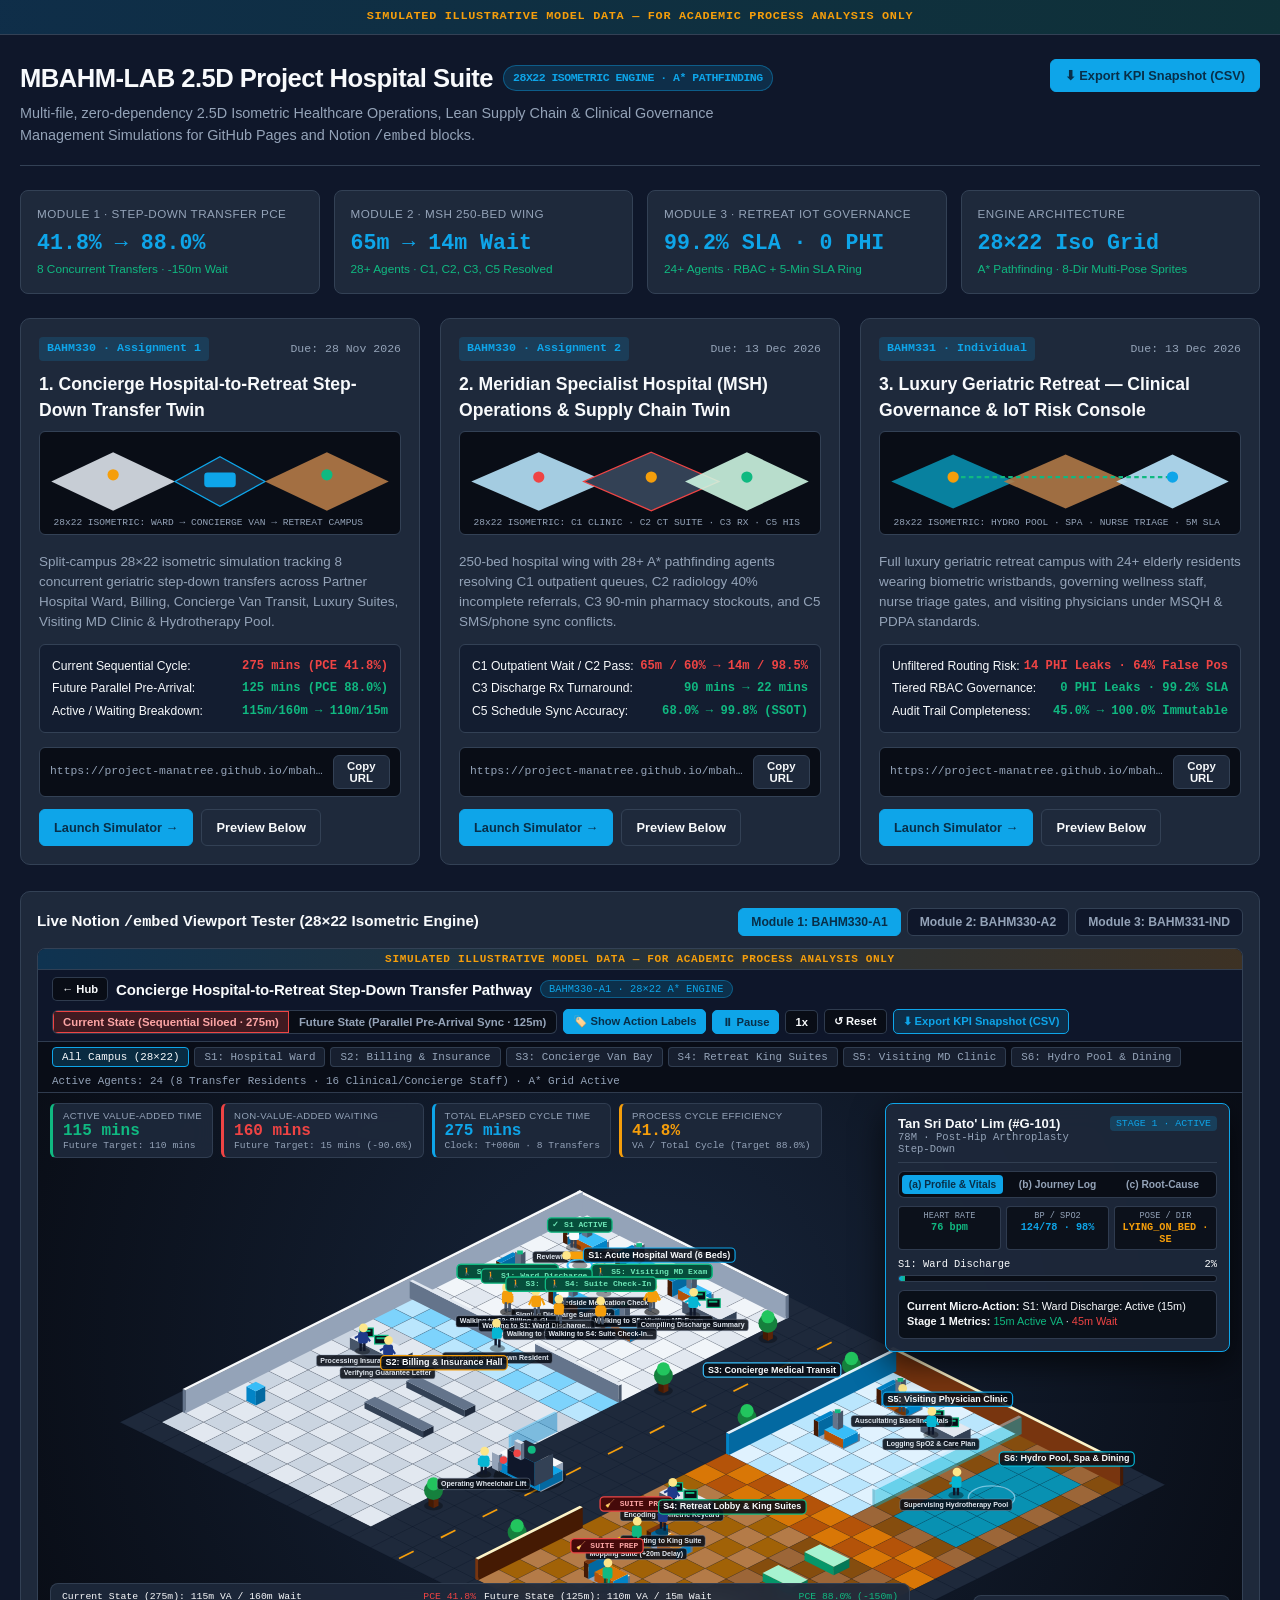
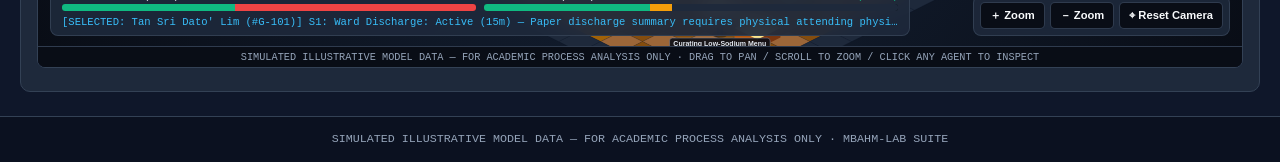
==== index.html @ 211563a7 "Refactor all 3 modules into multi-file 28x22 Project Hospital 2.5D simulations" ====
<!DOCTYPE html>
<html lang="en">
<head>
  <meta charset="UTF-8" />
  <meta name="viewport" content="width=device-width, initial-scale=1.0" />
  <title>MBAHM-LAB | Project Hospital 2.5D Healthcare Operations & Governance Suite</title>
  <style>
    :root {
      --bg: #0f172a;
      --card: #1e293b;
      --card-hover: #26354d;
      --border: #334155;
      --text: #f8fafc;
      --muted: #94a3b8;
      --primary: #0ea5e9;
      --optimal: #10b981;
      --warning: #f59e0b;
      --bottleneck: #ef4444;
      --font: -apple-system, BlinkMacSystemFont, "Segoe UI", Roboto, Inter, sans-serif;
      --mono: ui-monospace, SFMono-Regular, Menlo, Monaco, Consolas, monospace;
    }

    * { box-sizing: border-box; margin: 0; padding: 0; }

    body {
      background-color: var(--bg);
      color: var(--text);
      font-family: var(--font);
      line-height: 1.5;
      overflow-x: hidden;
      min-height: 100vh;
      display: flex;
      flex-direction: column;
    }

    .banner {
      background: linear-gradient(90deg, rgba(14, 165, 233, 0.16), rgba(16, 185, 129, 0.16));
      border-bottom: 1px solid var(--border);
      padding: 8px 16px;
      text-align: center;
      font-family: var(--mono);
      font-size: 0.74rem;
      letter-spacing: 0.06em;
      color: var(--warning);
      font-weight: 700;
    }

    .container {
      max-width: 1280px;
      width: 100%;
      margin: 0 auto;
      padding: 24px 20px;
      flex: 1;
    }

    header {
      display: flex;
      flex-wrap: wrap;
      justify-content: space-between;
      align-items: flex-start;
      gap: 16px;
      margin-bottom: 24px;
      padding-bottom: 18px;
      border-bottom: 1px solid var(--border);
    }

    .title-group h1 {
      font-size: 1.6rem;
      font-weight: 700;
      letter-spacing: -0.02em;
      display: flex;
      align-items: center;
      gap: 10px;
      flex-wrap: wrap;
    }

    .badge-pill {
      font-size: 0.72rem;
      font-family: var(--mono);
      background: rgba(14, 165, 233, 0.16);
      color: var(--primary);
      border: 1px solid rgba(14, 165, 233, 0.4);
      padding: 3px 9px;
      border-radius: 999px;
      text-transform: uppercase;
    }

    .title-group p {
      color: var(--muted);
      font-size: 0.9rem;
      margin-top: 6px;
      max-width: 760px;
    }

    .btn {
      background: var(--card);
      color: var(--text);
      border: 1px solid var(--border);
      padding: 8px 14px;
      border-radius: 6px;
      font-size: 0.8rem;
      font-weight: 600;
      cursor: pointer;
      display: inline-flex;
      align-items: center;
      gap: 6px;
      text-decoration: none;
      transition: all 0.15s ease;
    }

    .btn:hover { border-color: var(--primary); background: var(--card-hover); }
    .btn-primary { background: var(--primary); color: #082f49; border-color: var(--primary); }
    .btn-primary:hover { background: #38bdf8; border-color: #38bdf8; }

    .kpi-strip {
      display: grid;
      grid-template-columns: repeat(auto-fit, minmax(220px, 1fr));
      gap: 14px;
      margin-bottom: 24px;
    }

    .kpi-card {
      background: var(--card);
      border: 1px solid var(--border);
      border-radius: 8px;
      padding: 14px 16px;
    }

    .kpi-label {
      font-size: 0.73rem;
      color: var(--muted);
      text-transform: uppercase;
      letter-spacing: 0.04em;
    }

    .kpi-val {
      font-size: 1.35rem;
      font-weight: 700;
      font-family: var(--mono);
      margin-top: 4px;
      color: var(--primary);
    }

    .kpi-sub {
      font-size: 0.74rem;
      color: var(--optimal);
      margin-top: 2px;
    }

    .grid-cards {
      display: grid;
      grid-template-columns: repeat(auto-fit, minmax(350px, 1fr));
      gap: 20px;
      margin-bottom: 26px;
    }

    .sim-card {
      background: var(--card);
      border: 1px solid var(--border);
      border-radius: 10px;
      padding: 18px;
      display: flex;
      flex-direction: column;
      justify-content: space-between;
      transition: transform 0.15s ease, border-color 0.15s ease;
    }

    .sim-card:hover {
      border-color: var(--primary);
      transform: translateY(-2px);
    }

    .sim-meta {
      display: flex;
      justify-content: space-between;
      align-items: center;
      margin-bottom: 10px;
      gap: 8px;
    }

    .course-tag {
      font-family: var(--mono);
      font-size: 0.73rem;
      font-weight: 700;
      padding: 3px 8px;
      border-radius: 4px;
      background: rgba(14, 165, 233, 0.16);
      color: var(--primary);
    }

    .due-tag {
      font-family: var(--mono);
      font-size: 0.72rem;
      color: var(--muted);
    }

    .sim-card h2 {
      font-size: 1.1rem;
      margin-bottom: 8px;
      color: var(--text);
    }

    .sim-card p {
      font-size: 0.84rem;
      color: var(--muted);
      margin-bottom: 12px;
    }

    .metrics-preview {
      background: rgba(15, 23, 42, 0.65);
      border: 1px solid var(--border);
      border-radius: 6px;
      padding: 10px 12px;
      margin-bottom: 14px;
      font-size: 0.76rem;
    }

    .metrics-preview div {
      display: flex;
      justify-content: space-between;
      padding: 2px 0;
    }

    .metrics-preview span.val {
      font-family: var(--mono);
      color: var(--optimal);
      font-weight: 600;
    }

    .embed-box {
      background: #090d16;
      border: 1px solid var(--border);
      border-radius: 6px;
      padding: 7px 10px;
      margin-bottom: 12px;
      display: flex;
      align-items: center;
      justify-content: space-between;
      gap: 8px;
    }

    .embed-url {
      font-family: var(--mono);
      font-size: 0.71rem;
      color: var(--muted);
      overflow: hidden;
      text-overflow: ellipsis;
      white-space: nowrap;
    }

    .card-actions {
      display: flex;
      gap: 8px;
      flex-wrap: wrap;
    }

    .preview-section {
      background: var(--card);
      border: 1px solid var(--border);
      border-radius: 10px;
      padding: 16px;
    }

    .preview-header {
      display: flex;
      justify-content: space-between;
      align-items: center;
      margin-bottom: 12px;
      flex-wrap: wrap;
      gap: 10px;
    }

    .tab-group {
      display: flex;
      gap: 6px;
      flex-wrap: wrap;
    }

    .tab-btn {
      background: var(--bg);
      color: var(--muted);
      border: 1px solid var(--border);
      padding: 6px 12px;
      border-radius: 6px;
      font-size: 0.76rem;
      font-weight: 600;
      cursor: pointer;
    }

    .tab-btn.active {
      background: var(--primary);
      color: #082f49;
      border-color: var(--primary);
    }

    iframe.sim-frame {
      width: 100%;
      height: 720px;
      border: 1px solid var(--border);
      border-radius: 8px;
      background: var(--bg);
    }

    footer {
      border-top: 1px solid var(--border);
      padding: 14px 20px;
      text-align: center;
      font-family: var(--mono);
      font-size: 0.73rem;
      color: var(--muted);
      background: #0b1120;
    }
  </style>
</head>
<body>
  <div class="banner">
    SIMULATED ILLUSTRATIVE MODEL DATA — FOR ACADEMIC PROCESS ANALYSIS ONLY
  </div>

  <div class="container">
    <header>
      <div class="title-group">
        <h1>
          MBAHM-LAB 2.5D Project Hospital Suite
          <span class="badge-pill">28x22 Isometric Engine · A* Pathfinding</span>
        </h1>
        <p>
          Multi-file, zero-dependency 2.5D Isometric Healthcare Operations, Lean Supply Chain &amp; Clinical Governance Management Simulations for GitHub Pages and Notion <code>/embed</code> blocks.
        </p>
      </div>
      <div>
        <button class="btn btn-primary" onclick="exportSuiteSummaryCSV()">
          ⬇ Export KPI Snapshot (CSV)
        </button>
      </div>
    </header>

    <section class="kpi-strip">
      <div class="kpi-card">
        <div class="kpi-label">Module 1 · Step-Down Transfer PCE</div>
        <div class="kpi-val">41.8% → 88.0%</div>
        <div class="kpi-sub">8 Concurrent Transfers · -150m Wait</div>
      </div>
      <div class="kpi-card">
        <div class="kpi-label">Module 2 · MSH 250-Bed Wing</div>
        <div class="kpi-val">65m → 14m Wait</div>
        <div class="kpi-sub">28+ Agents · C1, C2, C3, C5 Resolved</div>
      </div>
      <div class="kpi-card">
        <div class="kpi-label">Module 3 · Retreat IoT Governance</div>
        <div class="kpi-val">99.2% SLA · 0 PHI</div>
        <div class="kpi-sub">24+ Agents · RBAC + 5-Min SLA Ring</div>
      </div>
      <div class="kpi-card">
        <div class="kpi-label">Engine Architecture</div>
        <div class="kpi-val">28×22 Iso Grid</div>
        <div class="kpi-sub">A* Pathfinding · 8-Dir Multi-Pose Sprites</div>
      </div>
    </section>

    <section class="grid-cards">
      <!-- Module 1 -->
      <article class="sim-card">
        <div>
          <div class="sim-meta">
            <span class="course-tag">BAHM330 · Assignment 1</span>
            <span class="due-tag">Due: 28 Nov 2026</span>
          </div>
          <h2>1. Concierge Hospital-to-Retreat Step-Down Transfer Twin</h2>
          <svg viewBox="0 0 320 90" style="width:100%;height:auto;background:#090d16;border:1px solid var(--border);border-radius:6px;margin-bottom:10px;">
            <polygon points="65,18 120,44 65,70 10,44" fill="#e2e8f0" opacity="0.88"/>
            <polygon points="160,22 200,44 160,66 120,44" fill="#1e293b" stroke="#0ea5e9" stroke-width="1.2"/>
            <rect x="146" y="36" width="28" height="13" rx="3" fill="#0ea5e9"/>
            <polygon points="255,18 310,44 255,70 200,44" fill="#b47b48" opacity="0.9"/>
            <circle cx="65" cy="38" r="5" fill="#f59e0b"/>
            <circle cx="255" cy="38" r="5" fill="#10b981"/>
            <text x="12" y="83" fill="#94a3b8" font-size="8.5" font-family="monospace">28x22 ISOMETRIC: WARD → CONCIERGE VAN → RETREAT CAMPUS</text>
          </svg>
          <p>
            Split-campus 28×22 isometric simulation tracking 8 concurrent geriatric step-down transfers across Partner Hospital Ward, Billing, Concierge Van Transit, Luxury Suites, Visiting MD Clinic &amp; Hydrotherapy Pool.
          </p>
          <div class="metrics-preview">
            <div><span>Current Sequential Cycle:</span><span class="val" style="color:var(--bottleneck)">275 mins (PCE 41.8%)</span></div>
            <div><span>Future Parallel Pre-Arrival:</span><span class="val">125 mins (PCE 88.0%)</span></div>
            <div><span>Active / Waiting Breakdown:</span><span class="val">115m/160m → 110m/15m</span></div>
          </div>
        </div>
        <div>
          <div class="embed-box">
            <span class="embed-url" id="url-a1">https://project-manatree.github.io/mbahm-lab/bahm330-a1/</span>
            <button class="btn" style="padding:4px 8px;font-size:0.71rem;" onclick="copyEmbedUrl('url-a1', this)">Copy URL</button>
          </div>
          <div class="card-actions">
            <a class="btn btn-primary" href="./bahm330-a1/index.html">Launch Simulator →</a>
            <button class="btn" onclick="loadPreview('./bahm330-a1/index.html', 0)">Preview Below</button>
          </div>
        </div>
      </article>

      <!-- Module 2 -->
      <article class="sim-card">
        <div>
          <div class="sim-meta">
            <span class="course-tag">BAHM330 · Assignment 2</span>
            <span class="due-tag">Due: 13 Dec 2026</span>
          </div>
          <h2>2. Meridian Specialist Hospital (MSH) Operations &amp; Supply Chain Twin</h2>
          <svg viewBox="0 0 320 90" style="width:100%;height:auto;background:#090d16;border:1px solid var(--border);border-radius:6px;margin-bottom:10px;">
            <polygon points="70,18 130,44 70,70 10,44" fill="#bae6fd" opacity="0.88"/>
            <polygon points="170,18 230,44 170,70 110,44" fill="#334155" stroke="#ef4444" stroke-width="1.2"/>
            <polygon points="255,18 310,44 255,70 200,44" fill="#d1fae5" opacity="0.88"/>
            <circle cx="70" cy="40" r="5" fill="#ef4444"/>
            <circle cx="170" cy="40" r="5" fill="#f59e0b"/>
            <circle cx="255" cy="40" r="5" fill="#10b981"/>
            <text x="12" y="83" fill="#94a3b8" font-size="8.5" font-family="monospace">28x22 ISOMETRIC: C1 CLINIC · C2 CT SUITE · C3 RX · C5 HIS</text>
          </svg>
          <p>
            250-bed hospital wing with 28+ A* pathfinding agents resolving C1 outpatient queues, C2 radiology 40% incomplete referrals, C3 90-min pharmacy stockouts, and C5 SMS/phone sync conflicts.
          </p>
          <div class="metrics-preview">
            <div><span>C1 Outpatient Wait / C2 Pass:</span><span class="val" style="color:var(--bottleneck)">65m / 60% → 14m / 98.5%</span></div>
            <div><span>C3 Discharge Rx Turnaround:</span><span class="val">90 mins → 22 mins</span></div>
            <div><span>C5 Schedule Sync Accuracy:</span><span class="val">68.0% → 99.8% (SSOT)</span></div>
          </div>
        </div>
        <div>
          <div class="embed-box">
            <span class="embed-url" id="url-a2">https://project-manatree.github.io/mbahm-lab/bahm330-a2/</span>
            <button class="btn" style="padding:4px 8px;font-size:0.71rem;" onclick="copyEmbedUrl('url-a2', this)">Copy URL</button>
          </div>
          <div class="card-actions">
            <a class="btn btn-primary" href="./bahm330-a2/index.html">Launch Simulator →</a>
            <button class="btn" onclick="loadPreview('./bahm330-a2/index.html', 1)">Preview Below</button>
          </div>
        </div>
      </article>

      <!-- Module 3 -->
      <article class="sim-card">
        <div>
          <div class="sim-meta">
            <span class="course-tag">BAHM331 · Individual</span>
            <span class="due-tag">Due: 13 Dec 2026</span>
          </div>
          <h2>3. Luxury Geriatric Retreat — Clinical Governance &amp; IoT Risk Console</h2>
          <svg viewBox="0 0 320 90" style="width:100%;height:auto;background:#090d16;border:1px solid var(--border);border-radius:6px;margin-bottom:10px;">
            <polygon points="65,20 120,44 65,68 10,44" fill="#0891b2" opacity="0.88"/>
            <polygon points="165,20 220,44 165,68 110,44" fill="#b47b48" opacity="0.88"/>
            <polygon points="260,20 310,44 260,68 210,44" fill="#bae6fd" opacity="0.9"/>
            <line x1="65" y1="40" x2="260" y2="40" stroke="#10b981" stroke-width="2" stroke-dasharray="4,3"/>
            <circle cx="65" cy="40" r="5" fill="#f59e0b"/>
            <circle cx="260" cy="40" r="5" fill="#0ea5e9"/>
            <text x="12" y="83" fill="#94a3b8" font-size="8.5" font-family="monospace">28x22 ISOMETRIC: HYDRO POOL · SPA · NURSE TRIAGE · 5M SLA</text>
          </svg>
          <p>
            Full luxury geriatric retreat campus with 24+ elderly residents wearing biometric wristbands, governing wellness staff, nurse triage gates, and visiting physicians under MSQH &amp; PDPA standards.
          </p>
          <div class="metrics-preview">
            <div><span>Unfiltered Routing Risk:</span><span class="val" style="color:var(--bottleneck)">14 PHI Leaks · 64% False Pos</span></div>
            <div><span>Tiered RBAC Governance:</span><span class="val">0 PHI Leaks · 99.2% SLA</span></div>
            <div><span>Audit Trail Completeness:</span><span class="val">45.0% → 100.0% Immutable</span></div>
          </div>
        </div>
        <div>
          <div class="embed-box">
            <span class="embed-url" id="url-ind">https://project-manatree.github.io/mbahm-lab/bahm331-ind/</span>
            <button class="btn" style="padding:4px 8px;font-size:0.71rem;" onclick="copyEmbedUrl('url-ind', this)">Copy URL</button>
          </div>
          <div class="card-actions">
            <a class="btn btn-primary" href="./bahm331-ind/index.html">Launch Simulator →</a>
            <button class="btn" onclick="loadPreview('./bahm331-ind/index.html', 2)">Preview Below</button>
          </div>
        </div>
      </article>
    </section>

    <section class="preview-section">
      <div class="preview-header">
        <div style="font-weight:700;font-size:0.95rem;">
          Live Notion <code>/embed</code> Viewport Tester (28×22 Isometric Engine)
        </div>
        <div class="tab-group" id="preview-tabs">
          <button class="tab-btn active" onclick="loadPreview('./bahm330-a1/index.html', 0)">Module 1: BAHM330-A1</button>
          <button class="tab-btn" onclick="loadPreview('./bahm330-a2/index.html', 1)">Module 2: BAHM330-A2</button>
          <button class="tab-btn" onclick="loadPreview('./bahm331-ind/index.html', 2)">Module 3: BAHM331-IND</button>
        </div>
      </div>
      <iframe id="sim-iframe" class="sim-frame" src="./bahm330-a1/index.html" title="Simulator Live Embed Preview"></iframe>
    </section>
  </div>

  <footer>
    SIMULATED ILLUSTRATIVE MODEL DATA — FOR ACADEMIC PROCESS ANALYSIS ONLY · MBAHM-LAB SUITE
  </footer>

  <script>
    function copyEmbedUrl(elementId, btn) {
      const text = document.getElementById(elementId).textContent.trim();
      if (navigator.clipboard && navigator.clipboard.writeText) {
        navigator.clipboard.writeText(text);
      }
      const orig = btn.textContent;
      btn.textContent = 'Copied!';
      setTimeout(() => { btn.textContent = orig; }, 1500);
    }

    function loadPreview(src, idx) {
      document.getElementById('sim-iframe').src = src;
      document.querySelectorAll('#preview-tabs .tab-btn').forEach((b, i) => {
        b.classList.toggle('active', i === idx);
      });
    }

    function exportSuiteSummaryCSV() {
      const rows = [
        ['Module_Code', 'Simulator_Title', 'Metric_Name', 'Current_Baseline', 'Future_Target', 'Unit', 'Data_Notice'],
        ['BAHM330-A1', 'Concierge Step-Down Transfer Twin', 'Active Value-Added Time', '115', '110', 'mins', 'SIMULATED ILLUSTRATIVE MODEL DATA'],
        ['BAHM330-A1', 'Concierge Step-Down Transfer Twin', 'Non-Value-Added Waiting Time', '160', '15', 'mins', 'SIMULATED ILLUSTRATIVE MODEL DATA'],
        ['BAHM330-A1', 'Concierge Step-Down Transfer Twin', 'Total Elapsed Cycle Time', '275', '125', 'mins', 'SIMULATED ILLUSTRATIVE MODEL DATA'],
        ['BAHM330-A1', 'Concierge Step-Down Transfer Twin', 'Process Cycle Efficiency (PCE)', '41.8', '88.0', '%', 'SIMULATED ILLUSTRATIVE MODEL DATA'],
        ['BAHM330-A2', 'Meridian Specialist Hospital Twin', 'C1 Mean Outpatient Wait Time', '65', '14', 'mins', 'SIMULATED ILLUSTRATIVE MODEL DATA'],
        ['BAHM330-A2', 'Meridian Specialist Hospital Twin', 'C2 First-Pass Diagnostic Completion', '60.0', '98.5', '%', 'SIMULATED ILLUSTRATIVE MODEL DATA'],
        ['BAHM330-A2', 'Meridian Specialist Hospital Twin', 'C3 Discharge Medication Turnaround', '90', '22', 'mins', 'SIMULATED ILLUSTRATIVE MODEL DATA'],
        ['BAHM330-A2', 'Meridian Specialist Hospital Twin', 'C5 Appointment Schedule Sync Accuracy', '68.0', '99.8', '%', 'SIMULATED ILLUSTRATIVE MODEL DATA'],
        ['BAHM331-IND', 'Luxury Retreat IoT Governance Console', 'Clinical Escalation SLA Compliance', '52.0', '99.2', '%', 'SIMULATED ILLUSTRATIVE MODEL DATA'],
        ['BAHM331-IND', 'Luxury Retreat IoT Governance Console', 'Alert Fatigue False-Positive Rate', '64.0', '6.5', '%', 'SIMULATED ILLUSTRATIVE MODEL DATA'],
        ['BAHM331-IND', 'Luxury Retreat IoT Governance Console', 'PHI Privacy Exposure Incidents', '14', '0', 'incidents/shift', 'SIMULATED ILLUSTRATIVE MODEL DATA'],
        ['BAHM331-IND', 'Luxury Retreat IoT Governance Console', 'Audit Trail Completeness', '45.0', '100.0', '%', 'SIMULATED ILLUSTRATIVE MODEL DATA']
      ];
      const csvContent = rows.map(r => r.map(v => `"${String(v).replace(/"/g, '""')}"`).join(',')).join('\n');
      const blob = new Blob([csvContent], { type: 'text/csv;charset=utf-8;' });
      const url = URL.createObjectURL(blob);
      const a = document.createElement('a');
      a.href = url;
      a.download = 'mbahm-lab-master-kpi-snapshot.csv';
      document.body.appendChild(a);
      a.click();
      document.body.removeChild(a);
      URL.revokeObjectURL(url);
    }
  </script>
</body>
</html>
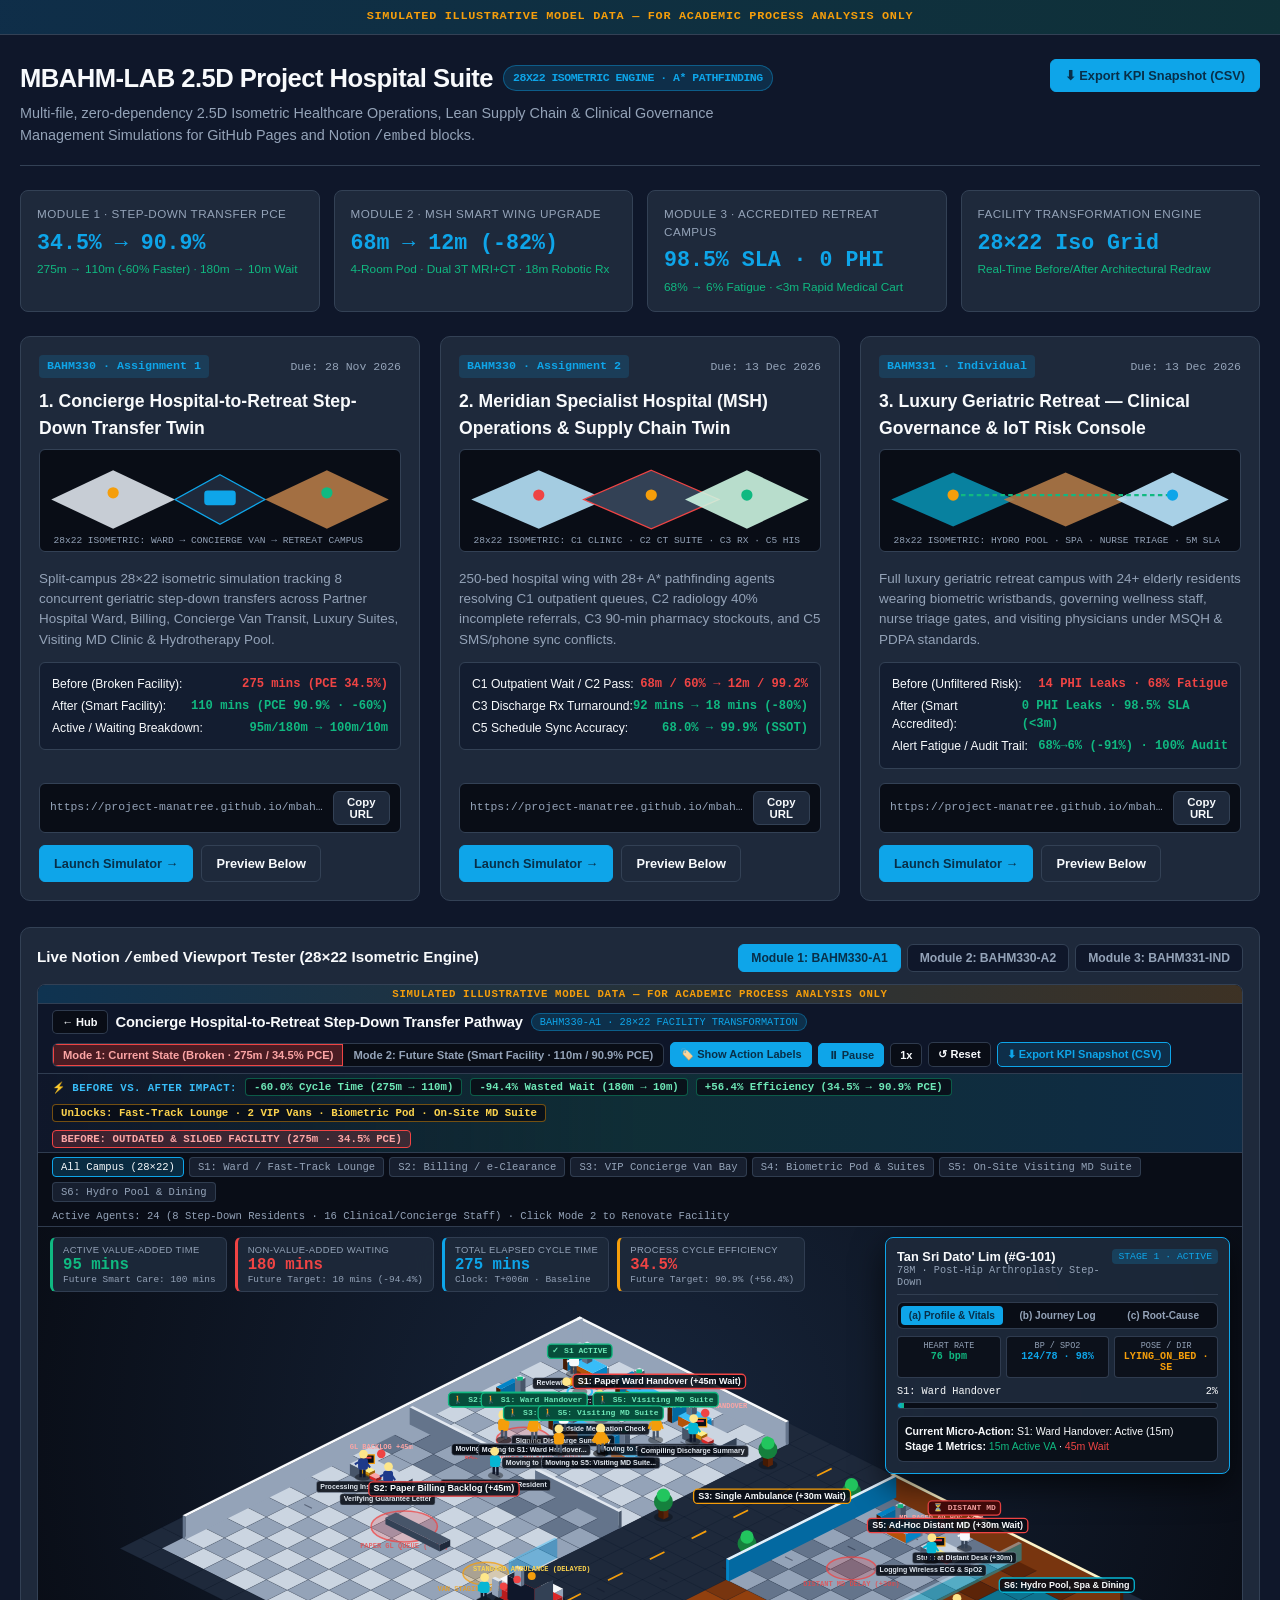
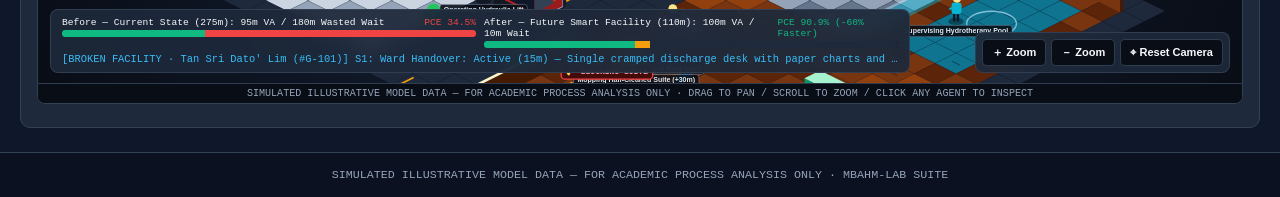
==== commit 85d5d53c: "Add Before-vs-After physical facility transformation engine across all 3 modules" ====
--- a/index.html
+++ b/index.html
@@ -338,23 +338,23 @@
     <section class="kpi-strip">
       <div class="kpi-card">
         <div class="kpi-label">Module 1 · Step-Down Transfer PCE</div>
-        <div class="kpi-val">41.8% → 88.0%</div>
-        <div class="kpi-sub">8 Concurrent Transfers · -150m Wait</div>
+        <div class="kpi-val">34.5% → 90.9%</div>
+        <div class="kpi-sub">275m → 110m (-60% Faster) · 180m → 10m Wait</div>
       </div>
       <div class="kpi-card">
-        <div class="kpi-label">Module 2 · MSH 250-Bed Wing</div>
-        <div class="kpi-val">65m → 14m Wait</div>
-        <div class="kpi-sub">28+ Agents · C1, C2, C3, C5 Resolved</div>
+        <div class="kpi-label">Module 2 · MSH Smart Wing Upgrade</div>
+        <div class="kpi-val">68m → 12m (-82%)</div>
+        <div class="kpi-sub">4-Room Pod · Dual 3T MRI+CT · 18m Robotic Rx</div>
       </div>
       <div class="kpi-card">
-        <div class="kpi-label">Module 3 · Retreat IoT Governance</div>
-        <div class="kpi-val">99.2% SLA · 0 PHI</div>
-        <div class="kpi-sub">24+ Agents · RBAC + 5-Min SLA Ring</div>
+        <div class="kpi-label">Module 3 · Accredited Retreat Campus</div>
+        <div class="kpi-val">98.5% SLA · 0 PHI</div>
+        <div class="kpi-sub">68% → 6% Fatigue · &lt;3m Rapid Medical Cart</div>
       </div>
       <div class="kpi-card">
-        <div class="kpi-label">Engine Architecture</div>
+        <div class="kpi-label">Facility Transformation Engine</div>
         <div class="kpi-val">28×22 Iso Grid</div>
-        <div class="kpi-sub">A* Pathfinding · 8-Dir Multi-Pose Sprites</div>
+        <div class="kpi-sub">Real-Time Before/After Architectural Redraw</div>
       </div>
     </section>
 
@@ -380,9 +380,9 @@
             Split-campus 28×22 isometric simulation tracking 8 concurrent geriatric step-down transfers across Partner Hospital Ward, Billing, Concierge Van Transit, Luxury Suites, Visiting MD Clinic &amp; Hydrotherapy Pool.
           </p>
           <div class="metrics-preview">
-            <div><span>Current Sequential Cycle:</span><span class="val" style="color:var(--bottleneck)">275 mins (PCE 41.8%)</span></div>
-            <div><span>Future Parallel Pre-Arrival:</span><span class="val">125 mins (PCE 88.0%)</span></div>
-            <div><span>Active / Waiting Breakdown:</span><span class="val">115m/160m → 110m/15m</span></div>
+            <div><span>Before (Broken Facility):</span><span class="val" style="color:var(--bottleneck)">275 mins (PCE 34.5%)</span></div>
+            <div><span>After (Smart Facility):</span><span class="val">110 mins (PCE 90.9% · -60%)</span></div>
+            <div><span>Active / Waiting Breakdown:</span><span class="val">95m/180m → 100m/10m</span></div>
           </div>
         </div>
         <div>
@@ -418,9 +418,9 @@
             250-bed hospital wing with 28+ A* pathfinding agents resolving C1 outpatient queues, C2 radiology 40% incomplete referrals, C3 90-min pharmacy stockouts, and C5 SMS/phone sync conflicts.
           </p>
           <div class="metrics-preview">
-            <div><span>C1 Outpatient Wait / C2 Pass:</span><span class="val" style="color:var(--bottleneck)">65m / 60% → 14m / 98.5%</span></div>
-            <div><span>C3 Discharge Rx Turnaround:</span><span class="val">90 mins → 22 mins</span></div>
-            <div><span>C5 Schedule Sync Accuracy:</span><span class="val">68.0% → 99.8% (SSOT)</span></div>
+            <div><span>C1 Outpatient Wait / C2 Pass:</span><span class="val" style="color:var(--bottleneck)">68m / 60% → 12m / 99.2%</span></div>
+            <div><span>C3 Discharge Rx Turnaround:</span><span class="val">92 mins → 18 mins (-80%)</span></div>
+            <div><span>C5 Schedule Sync Accuracy:</span><span class="val">68.0% → 99.9% (SSOT)</span></div>
           </div>
         </div>
         <div>
@@ -456,9 +456,9 @@
             Full luxury geriatric retreat campus with 24+ elderly residents wearing biometric wristbands, governing wellness staff, nurse triage gates, and visiting physicians under MSQH &amp; PDPA standards.
           </p>
           <div class="metrics-preview">
-            <div><span>Unfiltered Routing Risk:</span><span class="val" style="color:var(--bottleneck)">14 PHI Leaks · 64% False Pos</span></div>
-            <div><span>Tiered RBAC Governance:</span><span class="val">0 PHI Leaks · 99.2% SLA</span></div>
-            <div><span>Audit Trail Completeness:</span><span class="val">45.0% → 100.0% Immutable</span></div>
+            <div><span>Before (Unfiltered Risk):</span><span class="val" style="color:var(--bottleneck)">14 PHI Leaks · 68% Fatigue</span></div>
+            <div><span>After (Smart Accredited):</span><span class="val">0 PHI Leaks · 98.5% SLA (&lt;3m)</span></div>
+            <div><span>Alert Fatigue / Audit Trail:</span><span class="val">68%→6% (-91%) · 100% Audit</span></div>
           </div>
         </div>
         <div>
@@ -513,18 +513,18 @@
 
     function exportSuiteSummaryCSV() {
       const rows = [
-        ['Module_Code', 'Simulator_Title', 'Metric_Name', 'Current_Baseline', 'Future_Target', 'Unit', 'Data_Notice'],
-        ['BAHM330-A1', 'Concierge Step-Down Transfer Twin', 'Active Value-Added Time', '115', '110', 'mins', 'SIMULATED ILLUSTRATIVE MODEL DATA'],
-        ['BAHM330-A1', 'Concierge Step-Down Transfer Twin', 'Non-Value-Added Waiting Time', '160', '15', 'mins', 'SIMULATED ILLUSTRATIVE MODEL DATA'],
-        ['BAHM330-A1', 'Concierge Step-Down Transfer Twin', 'Total Elapsed Cycle Time', '275', '125', 'mins', 'SIMULATED ILLUSTRATIVE MODEL DATA'],
-        ['BAHM330-A1', 'Concierge Step-Down Transfer Twin', 'Process Cycle Efficiency (PCE)', '41.8', '88.0', '%', 'SIMULATED ILLUSTRATIVE MODEL DATA'],
-        ['BAHM330-A2', 'Meridian Specialist Hospital Twin', 'C1 Mean Outpatient Wait Time', '65', '14', 'mins', 'SIMULATED ILLUSTRATIVE MODEL DATA'],
-        ['BAHM330-A2', 'Meridian Specialist Hospital Twin', 'C2 First-Pass Diagnostic Completion', '60.0', '98.5', '%', 'SIMULATED ILLUSTRATIVE MODEL DATA'],
-        ['BAHM330-A2', 'Meridian Specialist Hospital Twin', 'C3 Discharge Medication Turnaround', '90', '22', 'mins', 'SIMULATED ILLUSTRATIVE MODEL DATA'],
-        ['BAHM330-A2', 'Meridian Specialist Hospital Twin', 'C5 Appointment Schedule Sync Accuracy', '68.0', '99.8', '%', 'SIMULATED ILLUSTRATIVE MODEL DATA'],
-        ['BAHM331-IND', 'Luxury Retreat IoT Governance Console', 'Clinical Escalation SLA Compliance', '52.0', '99.2', '%', 'SIMULATED ILLUSTRATIVE MODEL DATA'],
-        ['BAHM331-IND', 'Luxury Retreat IoT Governance Console', 'Alert Fatigue False-Positive Rate', '64.0', '6.5', '%', 'SIMULATED ILLUSTRATIVE MODEL DATA'],
-        ['BAHM331-IND', 'Luxury Retreat IoT Governance Console', 'PHI Privacy Exposure Incidents', '14', '0', 'incidents/shift', 'SIMULATED ILLUSTRATIVE MODEL DATA'],
+        ['Module_Code', 'Simulator_Title', 'Metric_Name', 'Before_Current_Baseline', 'After_Future_Smart_Facility', 'Unit', 'Data_Notice'],
+        ['BAHM330-A1', 'Concierge Step-Down Transfer Twin', 'Active Value-Added Time', '95', '100', 'mins', 'SIMULATED ILLUSTRATIVE MODEL DATA'],
+        ['BAHM330-A1', 'Concierge Step-Down Transfer Twin', 'Non-Value-Added Waiting Time', '180', '10', 'mins', 'SIMULATED ILLUSTRATIVE MODEL DATA'],
+        ['BAHM330-A1', 'Concierge Step-Down Transfer Twin', 'Total Elapsed Cycle Time', '275', '110 (-60% Faster)', 'mins', 'SIMULATED ILLUSTRATIVE MODEL DATA'],
+        ['BAHM330-A1', 'Concierge Step-Down Transfer Twin', 'Process Cycle Efficiency (PCE)', '34.5', '90.9', '%', 'SIMULATED ILLUSTRATIVE MODEL DATA'],
+        ['BAHM330-A2', 'Meridian Specialist Hospital Twin', 'C1 Mean Outpatient Wait Time', '68', '12 (-82%)', 'mins', 'SIMULATED ILLUSTRATIVE MODEL DATA'],
+        ['BAHM330-A2', 'Meridian Specialist Hospital Twin', 'C2 First-Pass Diagnostic Completion', '60.0', '99.2 (Dual 3T MRI + CT)', '%', 'SIMULATED ILLUSTRATIVE MODEL DATA'],
+        ['BAHM330-A2', 'Meridian Specialist Hospital Twin', 'C3 Discharge Medication Turnaround', '92', '18 (-80% Robotic Rx)', 'mins', 'SIMULATED ILLUSTRATIVE MODEL DATA'],
+        ['BAHM330-A2', 'Meridian Specialist Hospital Twin', 'C5 Appointment Schedule Sync Accuracy', '68.0', '99.9 (SSOT)', '%', 'SIMULATED ILLUSTRATIVE MODEL DATA'],
+        ['BAHM331-IND', 'Luxury Retreat IoT Governance Console', 'Clinical Escalation SLA Compliance', '50.0', '98.5 (<3m Rapid Cart)', '%', 'SIMULATED ILLUSTRATIVE MODEL DATA'],
+        ['BAHM331-IND', 'Luxury Retreat IoT Governance Console', 'Alert Fatigue False-Positive Rate', '68.0', '6.0 (95% Noise Filtered)', '%', 'SIMULATED ILLUSTRATIVE MODEL DATA'],
+        ['BAHM331-IND', 'Luxury Retreat IoT Governance Console', 'PHI Privacy Exposure Incidents', '14', '0 (Encrypted RBAC Shield)', 'incidents/shift', 'SIMULATED ILLUSTRATIVE MODEL DATA'],
         ['BAHM331-IND', 'Luxury Retreat IoT Governance Console', 'Audit Trail Completeness', '45.0', '100.0', '%', 'SIMULATED ILLUSTRATIVE MODEL DATA']
       ];
       const csvContent = rows.map(r => r.map(v => `"${String(v).replace(/"/g, '""')}"`).join(',')).join('\n');
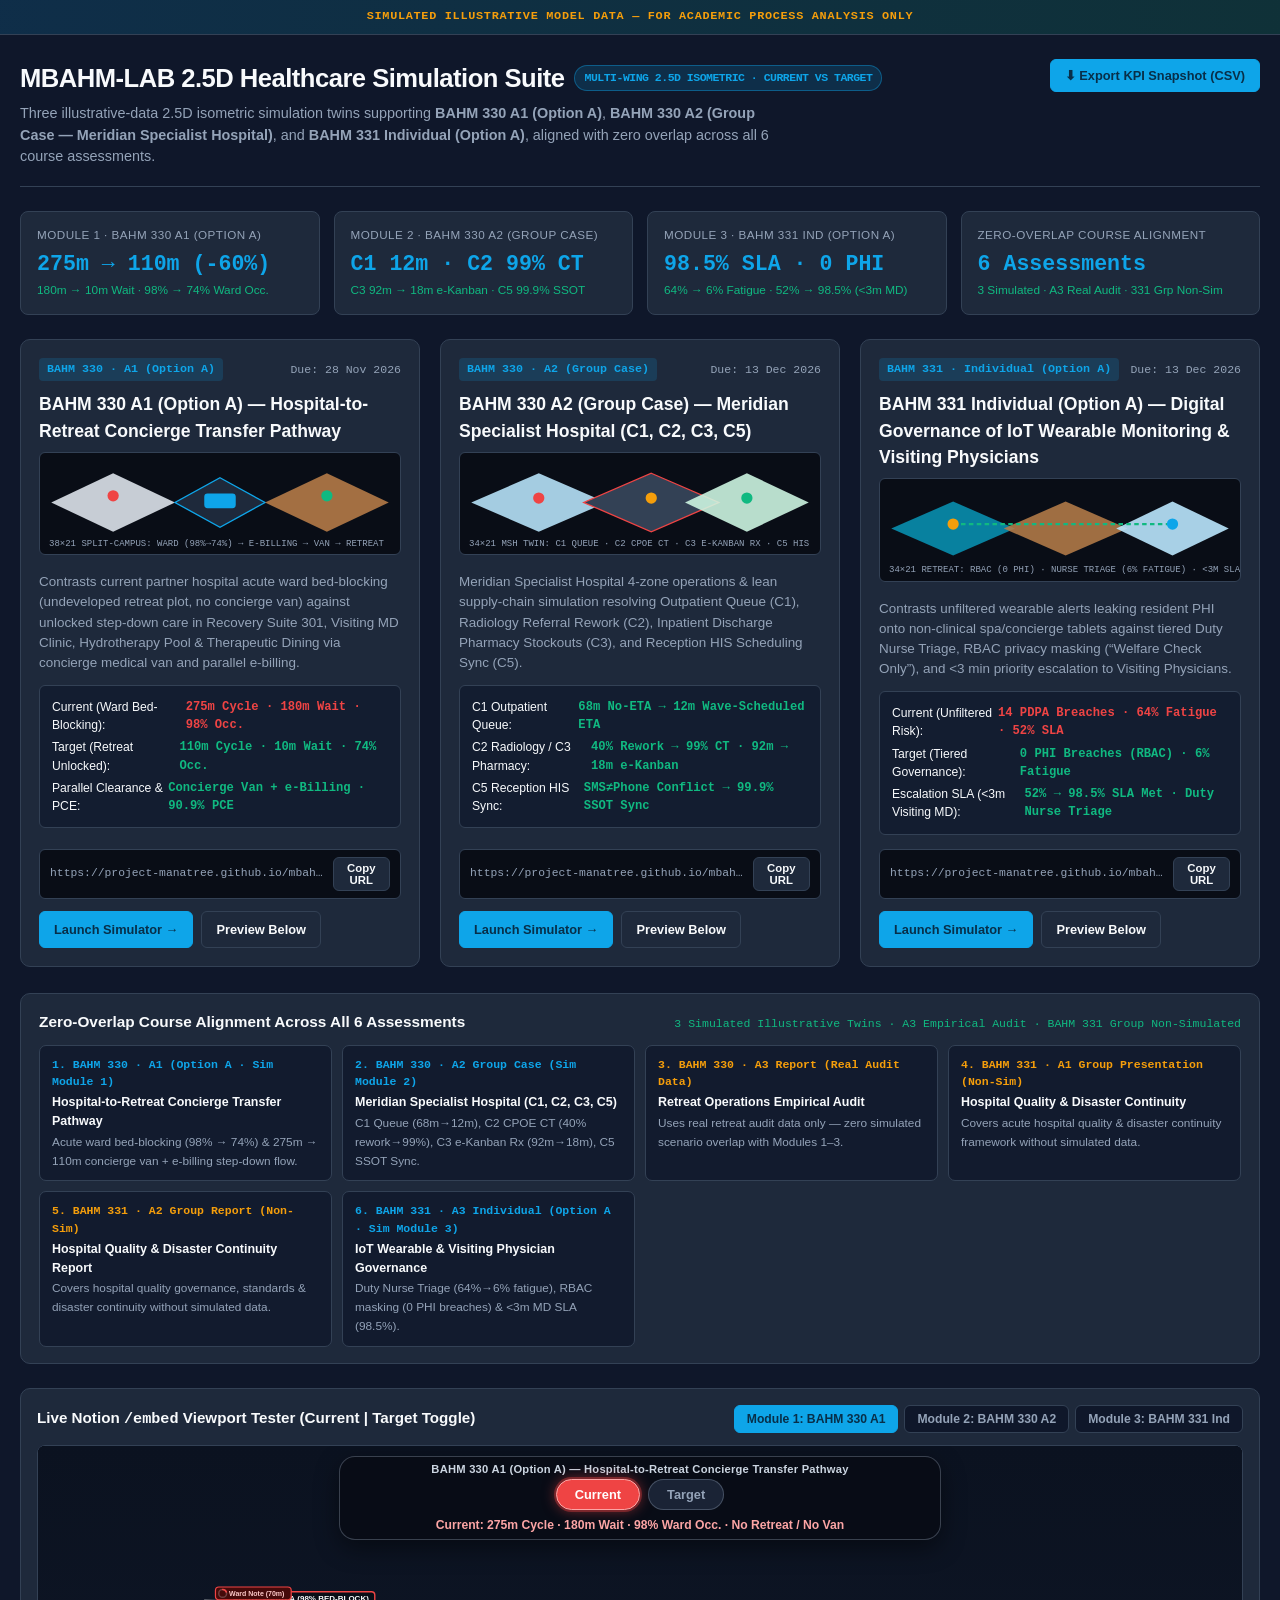
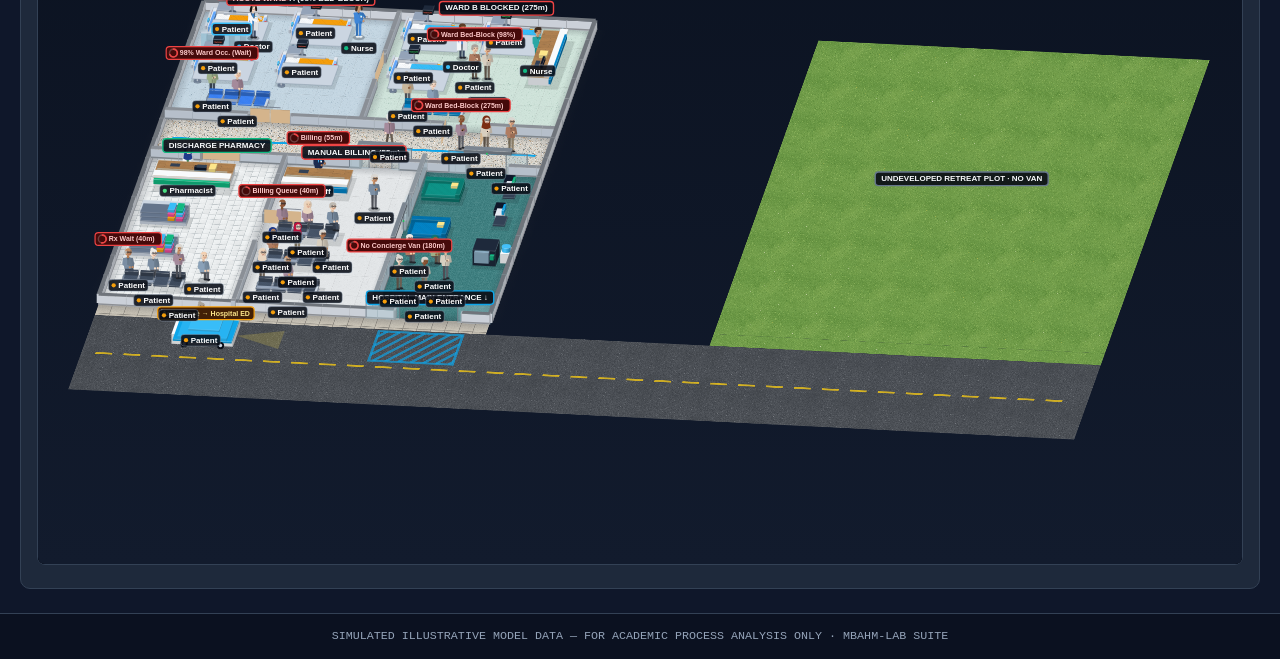
==== commit 8361f4ca: "Align root hub and all 3 simulations with locked BAHM330/331 assignments and metrics" ====
--- a/index.html
+++ b/index.html
@@ -3,7 +3,7 @@
 <head>
   <meta charset="UTF-8" />
   <meta name="viewport" content="width=device-width, initial-scale=1.0" />
-  <title>MBAHM-LAB | Project Hospital 2.5D Healthcare Operations & Governance Suite</title>
+  <title>MBAHM-LAB | Healthcare Operations &amp; Digital Governance 2.5D Simulation Suite</title>
   <style>
     :root {
       --bg: #0f172a;
@@ -310,6 +310,72 @@
       color: var(--muted);
       background: #0b1120;
     }
+
+    .alignment-section {
+      background: var(--card);
+      border: 1px solid var(--border);
+      border-radius: 10px;
+      padding: 16px 18px;
+      margin-bottom: 24px;
+    }
+
+    .alignment-header {
+      display: flex;
+      justify-content: space-between;
+      align-items: baseline;
+      flex-wrap: wrap;
+      gap: 8px;
+      margin-bottom: 12px;
+    }
+
+    .alignment-header h3 {
+      font-size: 0.96rem;
+      font-weight: 700;
+      color: var(--text);
+    }
+
+    .alignment-sub {
+      font-family: var(--mono);
+      font-size: 0.72rem;
+      color: var(--optimal);
+    }
+
+    .alignment-grid {
+      display: grid;
+      grid-template-columns: repeat(auto-fit, minmax(280px, 1fr));
+      gap: 10px;
+    }
+
+    .align-item {
+      background: rgba(15, 23, 42, 0.72);
+      border: 1px solid var(--border);
+      border-radius: 7px;
+      padding: 10px 12px;
+      font-size: 0.78rem;
+    }
+
+    .align-item .align-code {
+      font-family: var(--mono);
+      font-size: 0.72rem;
+      font-weight: 700;
+      color: var(--primary);
+      margin-bottom: 3px;
+    }
+
+    .align-item.non-sim .align-code {
+      color: var(--warning);
+    }
+
+    .align-item strong {
+      display: block;
+      color: var(--text);
+      margin-bottom: 2px;
+    }
+
+    .align-item span {
+      color: var(--muted);
+      font-size: 0.74rem;
+    }
   </style>
 </head>
 <body>
@@ -321,11 +387,11 @@
     <header>
       <div class="title-group">
         <h1>
-          MBAHM-LAB 2.5D Project Hospital Suite
-          <span class="badge-pill">28x22 Isometric Engine · A* Pathfinding</span>
+          MBAHM-LAB 2.5D Healthcare Simulation Suite
+          <span class="badge-pill">Multi-Wing 2.5D Isometric · Current vs Target</span>
         </h1>
         <p>
-          Multi-file, zero-dependency 2.5D Isometric Healthcare Operations, Lean Supply Chain &amp; Clinical Governance Management Simulations for GitHub Pages and Notion <code>/embed</code> blocks.
+          Three illustrative-data 2.5D isometric simulation twins supporting <strong>BAHM 330 A1 (Option A)</strong>, <strong>BAHM 330 A2 (Group Case — Meridian Specialist Hospital)</strong>, and <strong>BAHM 331 Individual (Option A)</strong>, aligned with zero overlap across all 6 course assessments.
         </p>
       </div>
       <div>
@@ -337,24 +403,24 @@
 
     <section class="kpi-strip">
       <div class="kpi-card">
-        <div class="kpi-label">Module 1 · Step-Down Transfer PCE</div>
-        <div class="kpi-val">34.5% → 90.9%</div>
-        <div class="kpi-sub">275m → 110m (-60% Faster) · 180m → 10m Wait</div>
+        <div class="kpi-label">Module 1 · BAHM 330 A1 (Option A)</div>
+        <div class="kpi-val">275m → 110m (-60%)</div>
+        <div class="kpi-sub">180m → 10m Wait · 98% → 74% Ward Occ.</div>
       </div>
       <div class="kpi-card">
-        <div class="kpi-label">Module 2 · MSH Smart Wing Upgrade</div>
-        <div class="kpi-val">68m → 12m (-82%)</div>
-        <div class="kpi-sub">4-Room Pod · Dual 3T MRI+CT · 18m Robotic Rx</div>
+        <div class="kpi-label">Module 2 · BAHM 330 A2 (Group Case)</div>
+        <div class="kpi-val">C1 12m · C2 99% CT</div>
+        <div class="kpi-sub">C3 92m → 18m e-Kanban · C5 99.9% SSOT</div>
       </div>
       <div class="kpi-card">
-        <div class="kpi-label">Module 3 · Accredited Retreat Campus</div>
+        <div class="kpi-label">Module 3 · BAHM 331 Ind (Option A)</div>
         <div class="kpi-val">98.5% SLA · 0 PHI</div>
-        <div class="kpi-sub">68% → 6% Fatigue · &lt;3m Rapid Medical Cart</div>
+        <div class="kpi-sub">64% → 6% Fatigue · 52% → 98.5% (&lt;3m MD)</div>
       </div>
       <div class="kpi-card">
-        <div class="kpi-label">Facility Transformation Engine</div>
-        <div class="kpi-val">28×22 Iso Grid</div>
-        <div class="kpi-sub">Real-Time Before/After Architectural Redraw</div>
+        <div class="kpi-label">Zero-Overlap Course Alignment</div>
+        <div class="kpi-val">6 Assessments</div>
+        <div class="kpi-sub">3 Simulated · A3 Real Audit · 331 Grp Non-Sim</div>
       </div>
     </section>
 
@@ -363,26 +429,26 @@
       <article class="sim-card">
         <div>
           <div class="sim-meta">
-            <span class="course-tag">BAHM330 · Assignment 1</span>
+            <span class="course-tag">BAHM 330 · A1 (Option A)</span>
             <span class="due-tag">Due: 28 Nov 2026</span>
           </div>
-          <h2>1. Concierge Hospital-to-Retreat Step-Down Transfer Twin</h2>
+          <h2>BAHM 330 A1 (Option A) — Hospital-to-Retreat Concierge Transfer Pathway</h2>
           <svg viewBox="0 0 320 90" style="width:100%;height:auto;background:#090d16;border:1px solid var(--border);border-radius:6px;margin-bottom:10px;">
             <polygon points="65,18 120,44 65,70 10,44" fill="#e2e8f0" opacity="0.88"/>
             <polygon points="160,22 200,44 160,66 120,44" fill="#1e293b" stroke="#0ea5e9" stroke-width="1.2"/>
             <rect x="146" y="36" width="28" height="13" rx="3" fill="#0ea5e9"/>
             <polygon points="255,18 310,44 255,70 200,44" fill="#b47b48" opacity="0.9"/>
-            <circle cx="65" cy="38" r="5" fill="#f59e0b"/>
+            <circle cx="65" cy="38" r="5" fill="#ef4444"/>
             <circle cx="255" cy="38" r="5" fill="#10b981"/>
-            <text x="12" y="83" fill="#94a3b8" font-size="8.5" font-family="monospace">28x22 ISOMETRIC: WARD → CONCIERGE VAN → RETREAT CAMPUS</text>
+            <text x="8" y="83" fill="#94a3b8" font-size="8.0" font-family="monospace">38×21 SPLIT-CAMPUS: WARD (98%→74%) → E-BILLING → VAN → RETREAT</text>
           </svg>
           <p>
-            Split-campus 28×22 isometric simulation tracking 8 concurrent geriatric step-down transfers across Partner Hospital Ward, Billing, Concierge Van Transit, Luxury Suites, Visiting MD Clinic &amp; Hydrotherapy Pool.
+            Contrasts current partner hospital acute ward bed-blocking (undeveloped retreat plot, no concierge van) against unlocked step-down care in Recovery Suite 301, Visiting MD Clinic, Hydrotherapy Pool &amp; Therapeutic Dining via concierge medical van and parallel e-billing.
           </p>
           <div class="metrics-preview">
-            <div><span>Before (Broken Facility):</span><span class="val" style="color:var(--bottleneck)">275 mins (PCE 34.5%)</span></div>
-            <div><span>After (Smart Facility):</span><span class="val">110 mins (PCE 90.9% · -60%)</span></div>
-            <div><span>Active / Waiting Breakdown:</span><span class="val">95m/180m → 100m/10m</span></div>
+            <div><span>Current (Ward Bed-Blocking):</span><span class="val" style="color:var(--bottleneck)">275m Cycle · 180m Wait · 98% Occ.</span></div>
+            <div><span>Target (Retreat Unlocked):</span><span class="val">110m Cycle · 10m Wait · 74% Occ.</span></div>
+            <div><span>Parallel Clearance &amp; PCE:</span><span class="val">Concierge Van + e-Billing · 90.9% PCE</span></div>
           </div>
         </div>
         <div>
@@ -401,10 +467,10 @@
       <article class="sim-card">
         <div>
           <div class="sim-meta">
-            <span class="course-tag">BAHM330 · Assignment 2</span>
+            <span class="course-tag">BAHM 330 · A2 (Group Case)</span>
             <span class="due-tag">Due: 13 Dec 2026</span>
           </div>
-          <h2>2. Meridian Specialist Hospital (MSH) Operations &amp; Supply Chain Twin</h2>
+          <h2>BAHM 330 A2 (Group Case) — Meridian Specialist Hospital (C1, C2, C3, C5)</h2>
           <svg viewBox="0 0 320 90" style="width:100%;height:auto;background:#090d16;border:1px solid var(--border);border-radius:6px;margin-bottom:10px;">
             <polygon points="70,18 130,44 70,70 10,44" fill="#bae6fd" opacity="0.88"/>
             <polygon points="170,18 230,44 170,70 110,44" fill="#334155" stroke="#ef4444" stroke-width="1.2"/>
@@ -412,15 +478,15 @@
             <circle cx="70" cy="40" r="5" fill="#ef4444"/>
             <circle cx="170" cy="40" r="5" fill="#f59e0b"/>
             <circle cx="255" cy="40" r="5" fill="#10b981"/>
-            <text x="12" y="83" fill="#94a3b8" font-size="8.5" font-family="monospace">28x22 ISOMETRIC: C1 CLINIC · C2 CT SUITE · C3 RX · C5 HIS</text>
+            <text x="8" y="83" fill="#94a3b8" font-size="8.0" font-family="monospace">34×21 MSH TWIN: C1 QUEUE · C2 CPOE CT · C3 E-KANBAN RX · C5 HIS</text>
           </svg>
           <p>
-            250-bed hospital wing with 28+ A* pathfinding agents resolving C1 outpatient queues, C2 radiology 40% incomplete referrals, C3 90-min pharmacy stockouts, and C5 SMS/phone sync conflicts.
+            Meridian Specialist Hospital 4-zone operations &amp; lean supply-chain simulation resolving Outpatient Queue (C1), Radiology Referral Rework (C2), Inpatient Discharge Pharmacy Stockouts (C3), and Reception HIS Scheduling Sync (C5).
           </p>
           <div class="metrics-preview">
-            <div><span>C1 Outpatient Wait / C2 Pass:</span><span class="val" style="color:var(--bottleneck)">68m / 60% → 12m / 99.2%</span></div>
-            <div><span>C3 Discharge Rx Turnaround:</span><span class="val">92 mins → 18 mins (-80%)</span></div>
-            <div><span>C5 Schedule Sync Accuracy:</span><span class="val">68.0% → 99.9% (SSOT)</span></div>
+            <div><span>C1 Outpatient Queue:</span><span class="val">68m No-ETA → 12m Wave-Scheduled ETA</span></div>
+            <div><span>C2 Radiology / C3 Pharmacy:</span><span class="val">40% Rework → 99% CT · 92m → 18m e-Kanban</span></div>
+            <div><span>C5 Reception HIS Sync:</span><span class="val">SMS≠Phone Conflict → 99.9% SSOT Sync</span></div>
           </div>
         </div>
         <div>
@@ -439,10 +505,10 @@
       <article class="sim-card">
         <div>
           <div class="sim-meta">
-            <span class="course-tag">BAHM331 · Individual</span>
+            <span class="course-tag">BAHM 331 · Individual (Option A)</span>
             <span class="due-tag">Due: 13 Dec 2026</span>
           </div>
-          <h2>3. Luxury Geriatric Retreat — Clinical Governance &amp; IoT Risk Console</h2>
+          <h2>BAHM 331 Individual (Option A) — Digital Governance of IoT Wearable Monitoring &amp; Visiting Physicians</h2>
           <svg viewBox="0 0 320 90" style="width:100%;height:auto;background:#090d16;border:1px solid var(--border);border-radius:6px;margin-bottom:10px;">
             <polygon points="65,20 120,44 65,68 10,44" fill="#0891b2" opacity="0.88"/>
             <polygon points="165,20 220,44 165,68 110,44" fill="#b47b48" opacity="0.88"/>
@@ -450,15 +516,15 @@
             <line x1="65" y1="40" x2="260" y2="40" stroke="#10b981" stroke-width="2" stroke-dasharray="4,3"/>
             <circle cx="65" cy="40" r="5" fill="#f59e0b"/>
             <circle cx="260" cy="40" r="5" fill="#0ea5e9"/>
-            <text x="12" y="83" fill="#94a3b8" font-size="8.5" font-family="monospace">28x22 ISOMETRIC: HYDRO POOL · SPA · NURSE TRIAGE · 5M SLA</text>
+            <text x="8" y="83" fill="#94a3b8" font-size="8.0" font-family="monospace">34×21 RETREAT: RBAC (0 PHI) · NURSE TRIAGE (6% FATIGUE) · &lt;3M SLA</text>
           </svg>
           <p>
-            Full luxury geriatric retreat campus with 24+ elderly residents wearing biometric wristbands, governing wellness staff, nurse triage gates, and visiting physicians under MSQH &amp; PDPA standards.
+            Contrasts unfiltered wearable alerts leaking resident PHI onto non-clinical spa/concierge tablets against tiered Duty Nurse Triage, RBAC privacy masking (&ldquo;Welfare Check Only&rdquo;), and &lt;3 min priority escalation to Visiting Physicians.
           </p>
           <div class="metrics-preview">
-            <div><span>Before (Unfiltered Risk):</span><span class="val" style="color:var(--bottleneck)">14 PHI Leaks · 68% Fatigue</span></div>
-            <div><span>After (Smart Accredited):</span><span class="val">0 PHI Leaks · 98.5% SLA (&lt;3m)</span></div>
-            <div><span>Alert Fatigue / Audit Trail:</span><span class="val">68%→6% (-91%) · 100% Audit</span></div>
+            <div><span>Current (Unfiltered Risk):</span><span class="val" style="color:var(--bottleneck)">14 PDPA Breaches · 64% Fatigue · 52% SLA</span></div>
+            <div><span>Target (Tiered Governance):</span><span class="val">0 PHI Breaches (RBAC) · 6% Fatigue</span></div>
+            <div><span>Escalation SLA (&lt;3m Visiting MD):</span><span class="val">52% → 98.5% SLA Met · Duty Nurse Triage</span></div>
           </div>
         </div>
         <div>
@@ -474,15 +540,54 @@
       </article>
     </section>
 
+    <section class="alignment-section">
+      <div class="alignment-header">
+        <h3>Zero-Overlap Course Alignment Across All 6 Assessments</h3>
+        <span class="alignment-sub">3 Simulated Illustrative Twins · A3 Empirical Audit · BAHM 331 Group Non-Simulated</span>
+      </div>
+      <div class="alignment-grid">
+        <div class="align-item">
+          <div class="align-code">1. BAHM 330 · A1 (Option A · Sim Module 1)</div>
+          <strong>Hospital-to-Retreat Concierge Transfer Pathway</strong>
+          <span>Acute ward bed-blocking (98% → 74%) &amp; 275m → 110m concierge van + e-billing step-down flow.</span>
+        </div>
+        <div class="align-item">
+          <div class="align-code">2. BAHM 330 · A2 Group Case (Sim Module 2)</div>
+          <strong>Meridian Specialist Hospital (C1, C2, C3, C5)</strong>
+          <span>C1 Queue (68m→12m), C2 CPOE CT (40% rework→99%), C3 e-Kanban Rx (92m→18m), C5 SSOT Sync.</span>
+        </div>
+        <div class="align-item non-sim">
+          <div class="align-code">3. BAHM 330 · A3 Report (Real Audit Data)</div>
+          <strong>Retreat Operations Empirical Audit</strong>
+          <span>Uses real retreat audit data only — zero simulated scenario overlap with Modules 1–3.</span>
+        </div>
+        <div class="align-item non-sim">
+          <div class="align-code">4. BAHM 331 · A1 Group Presentation (Non-Sim)</div>
+          <strong>Hospital Quality &amp; Disaster Continuity</strong>
+          <span>Covers acute hospital quality &amp; disaster continuity framework without simulated data.</span>
+        </div>
+        <div class="align-item non-sim">
+          <div class="align-code">5. BAHM 331 · A2 Group Report (Non-Sim)</div>
+          <strong>Hospital Quality &amp; Disaster Continuity Report</strong>
+          <span>Covers hospital quality governance, standards &amp; disaster continuity without simulated data.</span>
+        </div>
+        <div class="align-item">
+          <div class="align-code">6. BAHM 331 · A3 Individual (Option A · Sim Module 3)</div>
+          <strong>IoT Wearable &amp; Visiting Physician Governance</strong>
+          <span>Duty Nurse Triage (64%→6% fatigue), RBAC masking (0 PHI breaches) &amp; &lt;3m MD SLA (98.5%).</span>
+        </div>
+      </div>
+    </section>
+
     <section class="preview-section">
       <div class="preview-header">
         <div style="font-weight:700;font-size:0.95rem;">
-          Live Notion <code>/embed</code> Viewport Tester (28×22 Isometric Engine)
+          Live Notion <code>/embed</code> Viewport Tester (Current | Target Toggle)
         </div>
         <div class="tab-group" id="preview-tabs">
-          <button class="tab-btn active" onclick="loadPreview('./bahm330-a1/index.html', 0)">Module 1: BAHM330-A1</button>
-          <button class="tab-btn" onclick="loadPreview('./bahm330-a2/index.html', 1)">Module 2: BAHM330-A2</button>
-          <button class="tab-btn" onclick="loadPreview('./bahm331-ind/index.html', 2)">Module 3: BAHM331-IND</button>
+          <button class="tab-btn active" onclick="loadPreview('./bahm330-a1/index.html', 0)">Module 1: BAHM 330 A1</button>
+          <button class="tab-btn" onclick="loadPreview('./bahm330-a2/index.html', 1)">Module 2: BAHM 330 A2</button>
+          <button class="tab-btn" onclick="loadPreview('./bahm331-ind/index.html', 2)">Module 3: BAHM 331 Ind</button>
         </div>
       </div>
       <iframe id="sim-iframe" class="sim-frame" src="./bahm330-a1/index.html" title="Simulator Live Embed Preview"></iframe>
@@ -513,19 +618,17 @@
 
     function exportSuiteSummaryCSV() {
       const rows = [
-        ['Module_Code', 'Simulator_Title', 'Metric_Name', 'Before_Current_Baseline', 'After_Future_Smart_Facility', 'Unit', 'Data_Notice'],
-        ['BAHM330-A1', 'Concierge Step-Down Transfer Twin', 'Active Value-Added Time', '95', '100', 'mins', 'SIMULATED ILLUSTRATIVE MODEL DATA'],
-        ['BAHM330-A1', 'Concierge Step-Down Transfer Twin', 'Non-Value-Added Waiting Time', '180', '10', 'mins', 'SIMULATED ILLUSTRATIVE MODEL DATA'],
-        ['BAHM330-A1', 'Concierge Step-Down Transfer Twin', 'Total Elapsed Cycle Time', '275', '110 (-60% Faster)', 'mins', 'SIMULATED ILLUSTRATIVE MODEL DATA'],
-        ['BAHM330-A1', 'Concierge Step-Down Transfer Twin', 'Process Cycle Efficiency (PCE)', '34.5', '90.9', '%', 'SIMULATED ILLUSTRATIVE MODEL DATA'],
-        ['BAHM330-A2', 'Meridian Specialist Hospital Twin', 'C1 Mean Outpatient Wait Time', '68', '12 (-82%)', 'mins', 'SIMULATED ILLUSTRATIVE MODEL DATA'],
-        ['BAHM330-A2', 'Meridian Specialist Hospital Twin', 'C2 First-Pass Diagnostic Completion', '60.0', '99.2 (Dual 3T MRI + CT)', '%', 'SIMULATED ILLUSTRATIVE MODEL DATA'],
-        ['BAHM330-A2', 'Meridian Specialist Hospital Twin', 'C3 Discharge Medication Turnaround', '92', '18 (-80% Robotic Rx)', 'mins', 'SIMULATED ILLUSTRATIVE MODEL DATA'],
-        ['BAHM330-A2', 'Meridian Specialist Hospital Twin', 'C5 Appointment Schedule Sync Accuracy', '68.0', '99.9 (SSOT)', '%', 'SIMULATED ILLUSTRATIVE MODEL DATA'],
-        ['BAHM331-IND', 'Luxury Retreat IoT Governance Console', 'Clinical Escalation SLA Compliance', '50.0', '98.5 (<3m Rapid Cart)', '%', 'SIMULATED ILLUSTRATIVE MODEL DATA'],
-        ['BAHM331-IND', 'Luxury Retreat IoT Governance Console', 'Alert Fatigue False-Positive Rate', '68.0', '6.0 (95% Noise Filtered)', '%', 'SIMULATED ILLUSTRATIVE MODEL DATA'],
-        ['BAHM331-IND', 'Luxury Retreat IoT Governance Console', 'PHI Privacy Exposure Incidents', '14', '0 (Encrypted RBAC Shield)', 'incidents/shift', 'SIMULATED ILLUSTRATIVE MODEL DATA'],
-        ['BAHM331-IND', 'Luxury Retreat IoT Governance Console', 'Audit Trail Completeness', '45.0', '100.0', '%', 'SIMULATED ILLUSTRATIVE MODEL DATA']
+        ['Module_Code', 'Simulator_Title', 'Metric_Name', 'Current_Baseline', 'Target_State', 'Unit', 'Data_Notice'],
+        ['BAHM330-A1', 'Option A: Hospital-to-Retreat Concierge Transfer Pathway', 'Total Cycle Time', '275', '110 (-60%)', 'mins', 'SIMULATED ILLUSTRATIVE MODEL DATA'],
+        ['BAHM330-A1', 'Option A: Hospital-to-Retreat Concierge Transfer Pathway', 'Waiting Time Delay', '180', '10', 'mins', 'SIMULATED ILLUSTRATIVE MODEL DATA'],
+        ['BAHM330-A1', 'Option A: Hospital-to-Retreat Concierge Transfer Pathway', 'Acute Ward Occupancy', '98', '74', '%', 'SIMULATED ILLUSTRATIVE MODEL DATA'],
+        ['BAHM330-A2', 'Group Case: Meridian Specialist Hospital (C1, C2, C3, C5)', 'C1 Outpatient Clinic Queue', '68 (No ETA)', '12 (Wave-Scheduled ETA)', 'mins', 'SIMULATED ILLUSTRATIVE MODEL DATA'],
+        ['BAHM330-A2', 'Group Case: Meridian Specialist Hospital (C1, C2, C3, C5)', 'C2 Diagnostic Imaging First-Pass CT', '60% (40% Walk-Back Rework)', '99% (CPOE Hard-Stop CT)', '%', 'SIMULATED ILLUSTRATIVE MODEL DATA'],
+        ['BAHM330-A2', 'Group Case: Meridian Specialist Hospital (C1, C2, C3, C5)', 'C3 Inpatient Discharge Pharmacy', '92 (Stockout Delay)', '18 (e-Kanban Auto-Reorder)', 'mins', 'SIMULATED ILLUSTRATIVE MODEL DATA'],
+        ['BAHM330-A2', 'Group Case: Meridian Specialist Hospital (C1, C2, C3, C5)', 'C5 Reception Appointment Sync', 'SMS != Phone Conflict', '99.9% SSOT HIS Sync', 'sync', 'SIMULATED ILLUSTRATIVE MODEL DATA'],
+        ['BAHM331-IND', 'Option A: Digital Governance of IoT Wearable Monitoring & Visiting Physicians', 'PDPA PHI Privacy Breaches', '14 (Spa/Concierge Tablets)', '0 (RBAC Welfare Check Only)', 'incidents', 'SIMULATED ILLUSTRATIVE MODEL DATA'],
+        ['BAHM331-IND', 'Option A: Digital Governance of IoT Wearable Monitoring & Visiting Physicians', 'Visiting Physician Alert Fatigue', '64', '6 (Duty Nurse Triage)', '%', 'SIMULATED ILLUSTRATIVE MODEL DATA'],
+        ['BAHM331-IND', 'Option A: Digital Governance of IoT Wearable Monitoring & Visiting Physicians', 'Acute Escalation SLA Met (<3 min)', '52', '98.5', '%', 'SIMULATED ILLUSTRATIVE MODEL DATA']
       ];
       const csvContent = rows.map(r => r.map(v => `"${String(v).replace(/"/g, '""')}"`).join(',')).join('\n');
       const blob = new Blob([csvContent], { type: 'text/csv;charset=utf-8;' });
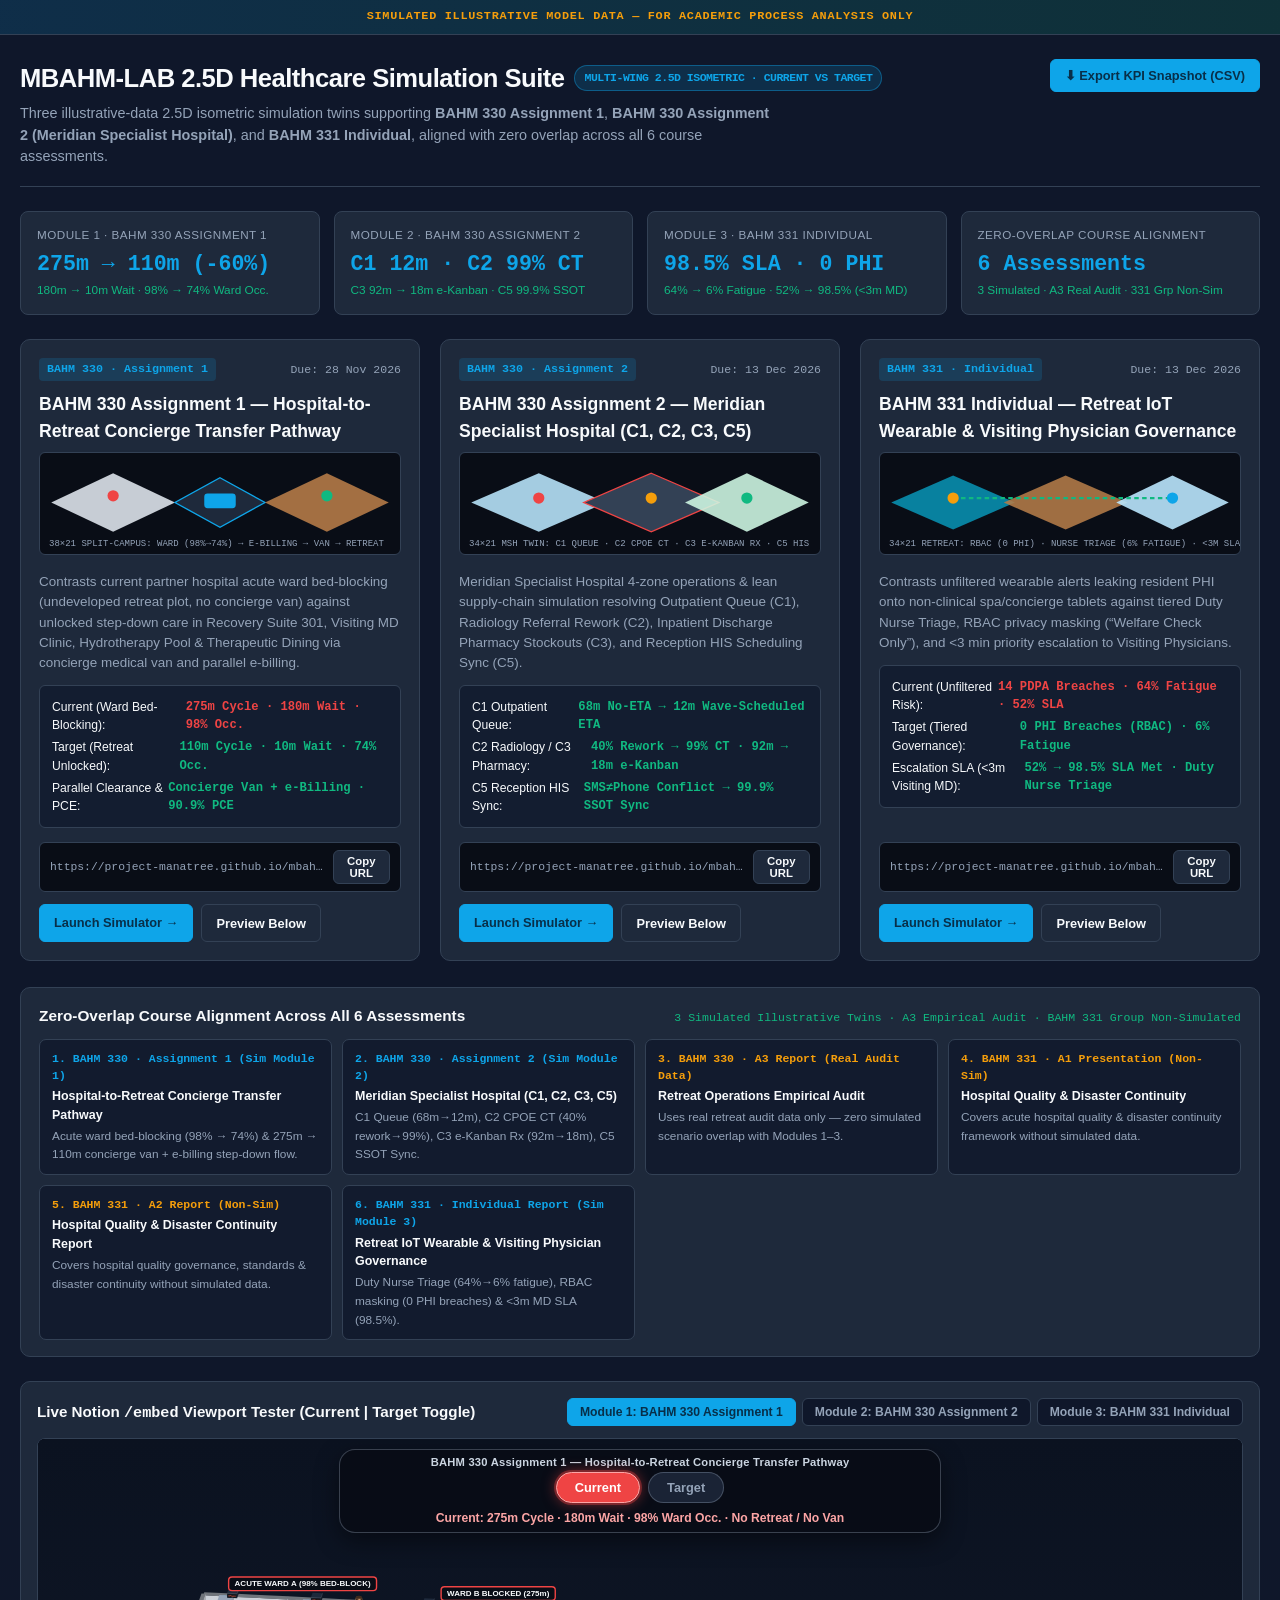
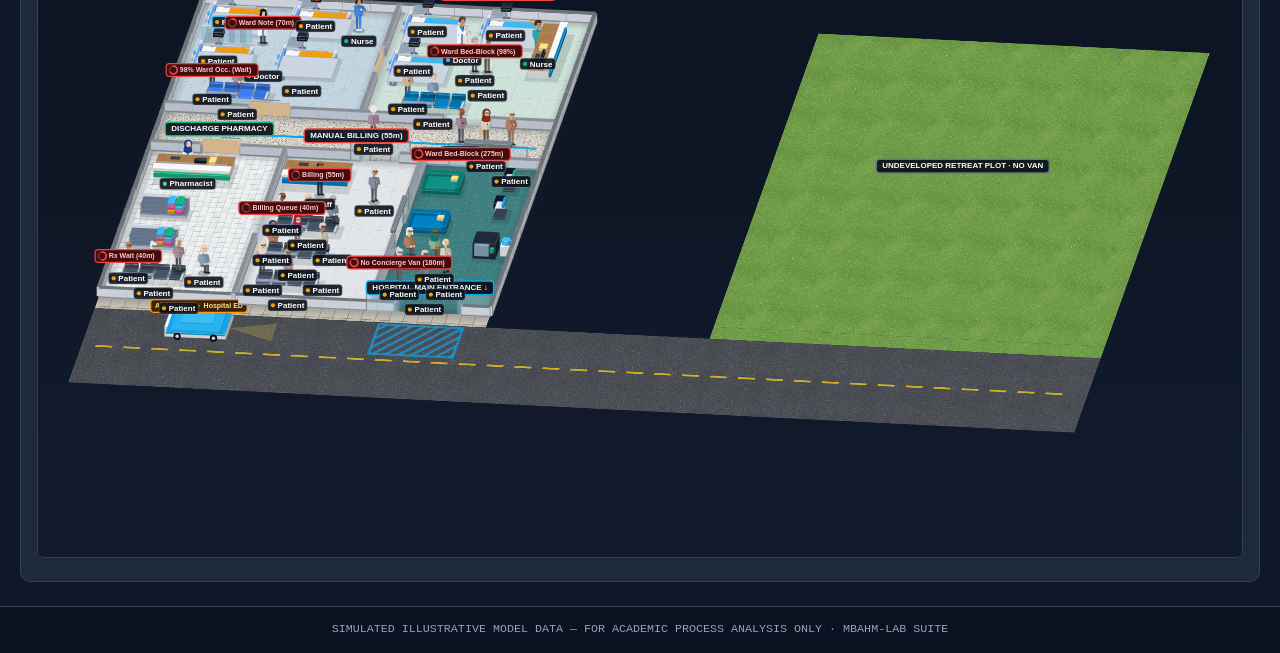
==== commit 35d50bf8: "Remove Option A/Group Case labels, prevent sign/badge overlaps, add white/emerald concierge van, and" ====
--- a/index.html
+++ b/index.html
@@ -391,7 +391,7 @@
           <span class="badge-pill">Multi-Wing 2.5D Isometric · Current vs Target</span>
         </h1>
         <p>
-          Three illustrative-data 2.5D isometric simulation twins supporting <strong>BAHM 330 A1 (Option A)</strong>, <strong>BAHM 330 A2 (Group Case — Meridian Specialist Hospital)</strong>, and <strong>BAHM 331 Individual (Option A)</strong>, aligned with zero overlap across all 6 course assessments.
+          Three illustrative-data 2.5D isometric simulation twins supporting <strong>BAHM 330 Assignment 1</strong>, <strong>BAHM 330 Assignment 2 (Meridian Specialist Hospital)</strong>, and <strong>BAHM 331 Individual</strong>, aligned with zero overlap across all 6 course assessments.
         </p>
       </div>
       <div>
@@ -403,17 +403,17 @@
 
     <section class="kpi-strip">
       <div class="kpi-card">
-        <div class="kpi-label">Module 1 · BAHM 330 A1 (Option A)</div>
+        <div class="kpi-label">Module 1 · BAHM 330 Assignment 1</div>
         <div class="kpi-val">275m → 110m (-60%)</div>
         <div class="kpi-sub">180m → 10m Wait · 98% → 74% Ward Occ.</div>
       </div>
       <div class="kpi-card">
-        <div class="kpi-label">Module 2 · BAHM 330 A2 (Group Case)</div>
+        <div class="kpi-label">Module 2 · BAHM 330 Assignment 2</div>
         <div class="kpi-val">C1 12m · C2 99% CT</div>
         <div class="kpi-sub">C3 92m → 18m e-Kanban · C5 99.9% SSOT</div>
       </div>
       <div class="kpi-card">
-        <div class="kpi-label">Module 3 · BAHM 331 Ind (Option A)</div>
+        <div class="kpi-label">Module 3 · BAHM 331 Individual</div>
         <div class="kpi-val">98.5% SLA · 0 PHI</div>
         <div class="kpi-sub">64% → 6% Fatigue · 52% → 98.5% (&lt;3m MD)</div>
       </div>
@@ -429,10 +429,10 @@
       <article class="sim-card">
         <div>
           <div class="sim-meta">
-            <span class="course-tag">BAHM 330 · A1 (Option A)</span>
+            <span class="course-tag">BAHM 330 · Assignment 1</span>
             <span class="due-tag">Due: 28 Nov 2026</span>
           </div>
-          <h2>BAHM 330 A1 (Option A) — Hospital-to-Retreat Concierge Transfer Pathway</h2>
+          <h2>BAHM 330 Assignment 1 — Hospital-to-Retreat Concierge Transfer Pathway</h2>
           <svg viewBox="0 0 320 90" style="width:100%;height:auto;background:#090d16;border:1px solid var(--border);border-radius:6px;margin-bottom:10px;">
             <polygon points="65,18 120,44 65,70 10,44" fill="#e2e8f0" opacity="0.88"/>
             <polygon points="160,22 200,44 160,66 120,44" fill="#1e293b" stroke="#0ea5e9" stroke-width="1.2"/>
@@ -467,10 +467,10 @@
       <article class="sim-card">
         <div>
           <div class="sim-meta">
-            <span class="course-tag">BAHM 330 · A2 (Group Case)</span>
+            <span class="course-tag">BAHM 330 · Assignment 2</span>
             <span class="due-tag">Due: 13 Dec 2026</span>
           </div>
-          <h2>BAHM 330 A2 (Group Case) — Meridian Specialist Hospital (C1, C2, C3, C5)</h2>
+          <h2>BAHM 330 Assignment 2 — Meridian Specialist Hospital (C1, C2, C3, C5)</h2>
           <svg viewBox="0 0 320 90" style="width:100%;height:auto;background:#090d16;border:1px solid var(--border);border-radius:6px;margin-bottom:10px;">
             <polygon points="70,18 130,44 70,70 10,44" fill="#bae6fd" opacity="0.88"/>
             <polygon points="170,18 230,44 170,70 110,44" fill="#334155" stroke="#ef4444" stroke-width="1.2"/>
@@ -505,10 +505,10 @@
       <article class="sim-card">
         <div>
           <div class="sim-meta">
-            <span class="course-tag">BAHM 331 · Individual (Option A)</span>
+            <span class="course-tag">BAHM 331 · Individual</span>
             <span class="due-tag">Due: 13 Dec 2026</span>
           </div>
-          <h2>BAHM 331 Individual (Option A) — Digital Governance of IoT Wearable Monitoring &amp; Visiting Physicians</h2>
+          <h2>BAHM 331 Individual — Retreat IoT Wearable &amp; Visiting Physician Governance</h2>
           <svg viewBox="0 0 320 90" style="width:100%;height:auto;background:#090d16;border:1px solid var(--border);border-radius:6px;margin-bottom:10px;">
             <polygon points="65,20 120,44 65,68 10,44" fill="#0891b2" opacity="0.88"/>
             <polygon points="165,20 220,44 165,68 110,44" fill="#b47b48" opacity="0.88"/>
@@ -547,12 +547,12 @@
       </div>
       <div class="alignment-grid">
         <div class="align-item">
-          <div class="align-code">1. BAHM 330 · A1 (Option A · Sim Module 1)</div>
+          <div class="align-code">1. BAHM 330 · Assignment 1 (Sim Module 1)</div>
           <strong>Hospital-to-Retreat Concierge Transfer Pathway</strong>
           <span>Acute ward bed-blocking (98% → 74%) &amp; 275m → 110m concierge van + e-billing step-down flow.</span>
         </div>
         <div class="align-item">
-          <div class="align-code">2. BAHM 330 · A2 Group Case (Sim Module 2)</div>
+          <div class="align-code">2. BAHM 330 · Assignment 2 (Sim Module 2)</div>
           <strong>Meridian Specialist Hospital (C1, C2, C3, C5)</strong>
           <span>C1 Queue (68m→12m), C2 CPOE CT (40% rework→99%), C3 e-Kanban Rx (92m→18m), C5 SSOT Sync.</span>
         </div>
@@ -562,18 +562,18 @@
           <span>Uses real retreat audit data only — zero simulated scenario overlap with Modules 1–3.</span>
         </div>
         <div class="align-item non-sim">
-          <div class="align-code">4. BAHM 331 · A1 Group Presentation (Non-Sim)</div>
+          <div class="align-code">4. BAHM 331 · A1 Presentation (Non-Sim)</div>
           <strong>Hospital Quality &amp; Disaster Continuity</strong>
           <span>Covers acute hospital quality &amp; disaster continuity framework without simulated data.</span>
         </div>
         <div class="align-item non-sim">
-          <div class="align-code">5. BAHM 331 · A2 Group Report (Non-Sim)</div>
+          <div class="align-code">5. BAHM 331 · A2 Report (Non-Sim)</div>
           <strong>Hospital Quality &amp; Disaster Continuity Report</strong>
           <span>Covers hospital quality governance, standards &amp; disaster continuity without simulated data.</span>
         </div>
         <div class="align-item">
-          <div class="align-code">6. BAHM 331 · A3 Individual (Option A · Sim Module 3)</div>
-          <strong>IoT Wearable &amp; Visiting Physician Governance</strong>
+          <div class="align-code">6. BAHM 331 · Individual Report (Sim Module 3)</div>
+          <strong>Retreat IoT Wearable &amp; Visiting Physician Governance</strong>
           <span>Duty Nurse Triage (64%→6% fatigue), RBAC masking (0 PHI breaches) &amp; &lt;3m MD SLA (98.5%).</span>
         </div>
       </div>
@@ -585,9 +585,9 @@
           Live Notion <code>/embed</code> Viewport Tester (Current | Target Toggle)
         </div>
         <div class="tab-group" id="preview-tabs">
-          <button class="tab-btn active" onclick="loadPreview('./bahm330-a1/index.html', 0)">Module 1: BAHM 330 A1</button>
-          <button class="tab-btn" onclick="loadPreview('./bahm330-a2/index.html', 1)">Module 2: BAHM 330 A2</button>
-          <button class="tab-btn" onclick="loadPreview('./bahm331-ind/index.html', 2)">Module 3: BAHM 331 Ind</button>
+          <button class="tab-btn active" onclick="loadPreview('./bahm330-a1/index.html', 0)">Module 1: BAHM 330 Assignment 1</button>
+          <button class="tab-btn" onclick="loadPreview('./bahm330-a2/index.html', 1)">Module 2: BAHM 330 Assignment 2</button>
+          <button class="tab-btn" onclick="loadPreview('./bahm331-ind/index.html', 2)">Module 3: BAHM 331 Individual</button>
         </div>
       </div>
       <iframe id="sim-iframe" class="sim-frame" src="./bahm330-a1/index.html" title="Simulator Live Embed Preview"></iframe>
@@ -619,16 +619,16 @@
     function exportSuiteSummaryCSV() {
       const rows = [
         ['Module_Code', 'Simulator_Title', 'Metric_Name', 'Current_Baseline', 'Target_State', 'Unit', 'Data_Notice'],
-        ['BAHM330-A1', 'Option A: Hospital-to-Retreat Concierge Transfer Pathway', 'Total Cycle Time', '275', '110 (-60%)', 'mins', 'SIMULATED ILLUSTRATIVE MODEL DATA'],
-        ['BAHM330-A1', 'Option A: Hospital-to-Retreat Concierge Transfer Pathway', 'Waiting Time Delay', '180', '10', 'mins', 'SIMULATED ILLUSTRATIVE MODEL DATA'],
-        ['BAHM330-A1', 'Option A: Hospital-to-Retreat Concierge Transfer Pathway', 'Acute Ward Occupancy', '98', '74', '%', 'SIMULATED ILLUSTRATIVE MODEL DATA'],
-        ['BAHM330-A2', 'Group Case: Meridian Specialist Hospital (C1, C2, C3, C5)', 'C1 Outpatient Clinic Queue', '68 (No ETA)', '12 (Wave-Scheduled ETA)', 'mins', 'SIMULATED ILLUSTRATIVE MODEL DATA'],
-        ['BAHM330-A2', 'Group Case: Meridian Specialist Hospital (C1, C2, C3, C5)', 'C2 Diagnostic Imaging First-Pass CT', '60% (40% Walk-Back Rework)', '99% (CPOE Hard-Stop CT)', '%', 'SIMULATED ILLUSTRATIVE MODEL DATA'],
-        ['BAHM330-A2', 'Group Case: Meridian Specialist Hospital (C1, C2, C3, C5)', 'C3 Inpatient Discharge Pharmacy', '92 (Stockout Delay)', '18 (e-Kanban Auto-Reorder)', 'mins', 'SIMULATED ILLUSTRATIVE MODEL DATA'],
-        ['BAHM330-A2', 'Group Case: Meridian Specialist Hospital (C1, C2, C3, C5)', 'C5 Reception Appointment Sync', 'SMS != Phone Conflict', '99.9% SSOT HIS Sync', 'sync', 'SIMULATED ILLUSTRATIVE MODEL DATA'],
-        ['BAHM331-IND', 'Option A: Digital Governance of IoT Wearable Monitoring & Visiting Physicians', 'PDPA PHI Privacy Breaches', '14 (Spa/Concierge Tablets)', '0 (RBAC Welfare Check Only)', 'incidents', 'SIMULATED ILLUSTRATIVE MODEL DATA'],
-        ['BAHM331-IND', 'Option A: Digital Governance of IoT Wearable Monitoring & Visiting Physicians', 'Visiting Physician Alert Fatigue', '64', '6 (Duty Nurse Triage)', '%', 'SIMULATED ILLUSTRATIVE MODEL DATA'],
-        ['BAHM331-IND', 'Option A: Digital Governance of IoT Wearable Monitoring & Visiting Physicians', 'Acute Escalation SLA Met (<3 min)', '52', '98.5', '%', 'SIMULATED ILLUSTRATIVE MODEL DATA']
+        ['BAHM330-A1', 'BAHM 330 Assignment 1 — Hospital-to-Retreat Concierge Transfer Pathway', 'Total Cycle Time', '275', '110 (-60%)', 'mins', 'SIMULATED ILLUSTRATIVE MODEL DATA'],
+        ['BAHM330-A1', 'BAHM 330 Assignment 1 — Hospital-to-Retreat Concierge Transfer Pathway', 'Waiting Time Delay', '180', '10', 'mins', 'SIMULATED ILLUSTRATIVE MODEL DATA'],
+        ['BAHM330-A1', 'BAHM 330 Assignment 1 — Hospital-to-Retreat Concierge Transfer Pathway', 'Acute Ward Occupancy', '98', '74', '%', 'SIMULATED ILLUSTRATIVE MODEL DATA'],
+        ['BAHM330-A2', 'BAHM 330 Assignment 2 — Meridian Specialist Hospital (C1, C2, C3, C5)', 'C1 Outpatient Clinic Queue', '68 (No ETA)', '12 (Wave-Scheduled ETA)', 'mins', 'SIMULATED ILLUSTRATIVE MODEL DATA'],
+        ['BAHM330-A2', 'BAHM 330 Assignment 2 — Meridian Specialist Hospital (C1, C2, C3, C5)', 'C2 Diagnostic Imaging First-Pass CT', '60% (40% Walk-Back Rework)', '99% (CPOE Hard-Stop CT)', '%', 'SIMULATED ILLUSTRATIVE MODEL DATA'],
+        ['BAHM330-A2', 'BAHM 330 Assignment 2 — Meridian Specialist Hospital (C1, C2, C3, C5)', 'C3 Inpatient Discharge Pharmacy', '92 (Stockout Delay)', '18 (e-Kanban Auto-Reorder)', 'mins', 'SIMULATED ILLUSTRATIVE MODEL DATA'],
+        ['BAHM330-A2', 'BAHM 330 Assignment 2 — Meridian Specialist Hospital (C1, C2, C3, C5)', 'C5 Reception Appointment Sync', 'SMS != Phone Conflict', '99.9% SSOT HIS Sync', 'sync', 'SIMULATED ILLUSTRATIVE MODEL DATA'],
+        ['BAHM331-IND', 'BAHM 331 Individual — Retreat IoT Wearable & Visiting Physician Governance', 'PDPA PHI Privacy Breaches', '14 (Spa/Concierge Tablets)', '0 (RBAC Welfare Check Only)', 'incidents', 'SIMULATED ILLUSTRATIVE MODEL DATA'],
+        ['BAHM331-IND', 'BAHM 331 Individual — Retreat IoT Wearable & Visiting Physician Governance', 'Visiting Physician Alert Fatigue', '64', '6 (Duty Nurse Triage)', '%', 'SIMULATED ILLUSTRATIVE MODEL DATA'],
+        ['BAHM331-IND', 'BAHM 331 Individual — Retreat IoT Wearable & Visiting Physician Governance', 'Acute Escalation SLA Met (<3 min)', '52', '98.5', '%', 'SIMULATED ILLUSTRATIVE MODEL DATA']
       ];
       const csvContent = rows.map(r => r.map(v => `"${String(v).replace(/"/g, '""')}"`).join(',')).join('\n');
       const blob = new Blob([csvContent], { type: 'text/csv;charset=utf-8;' });
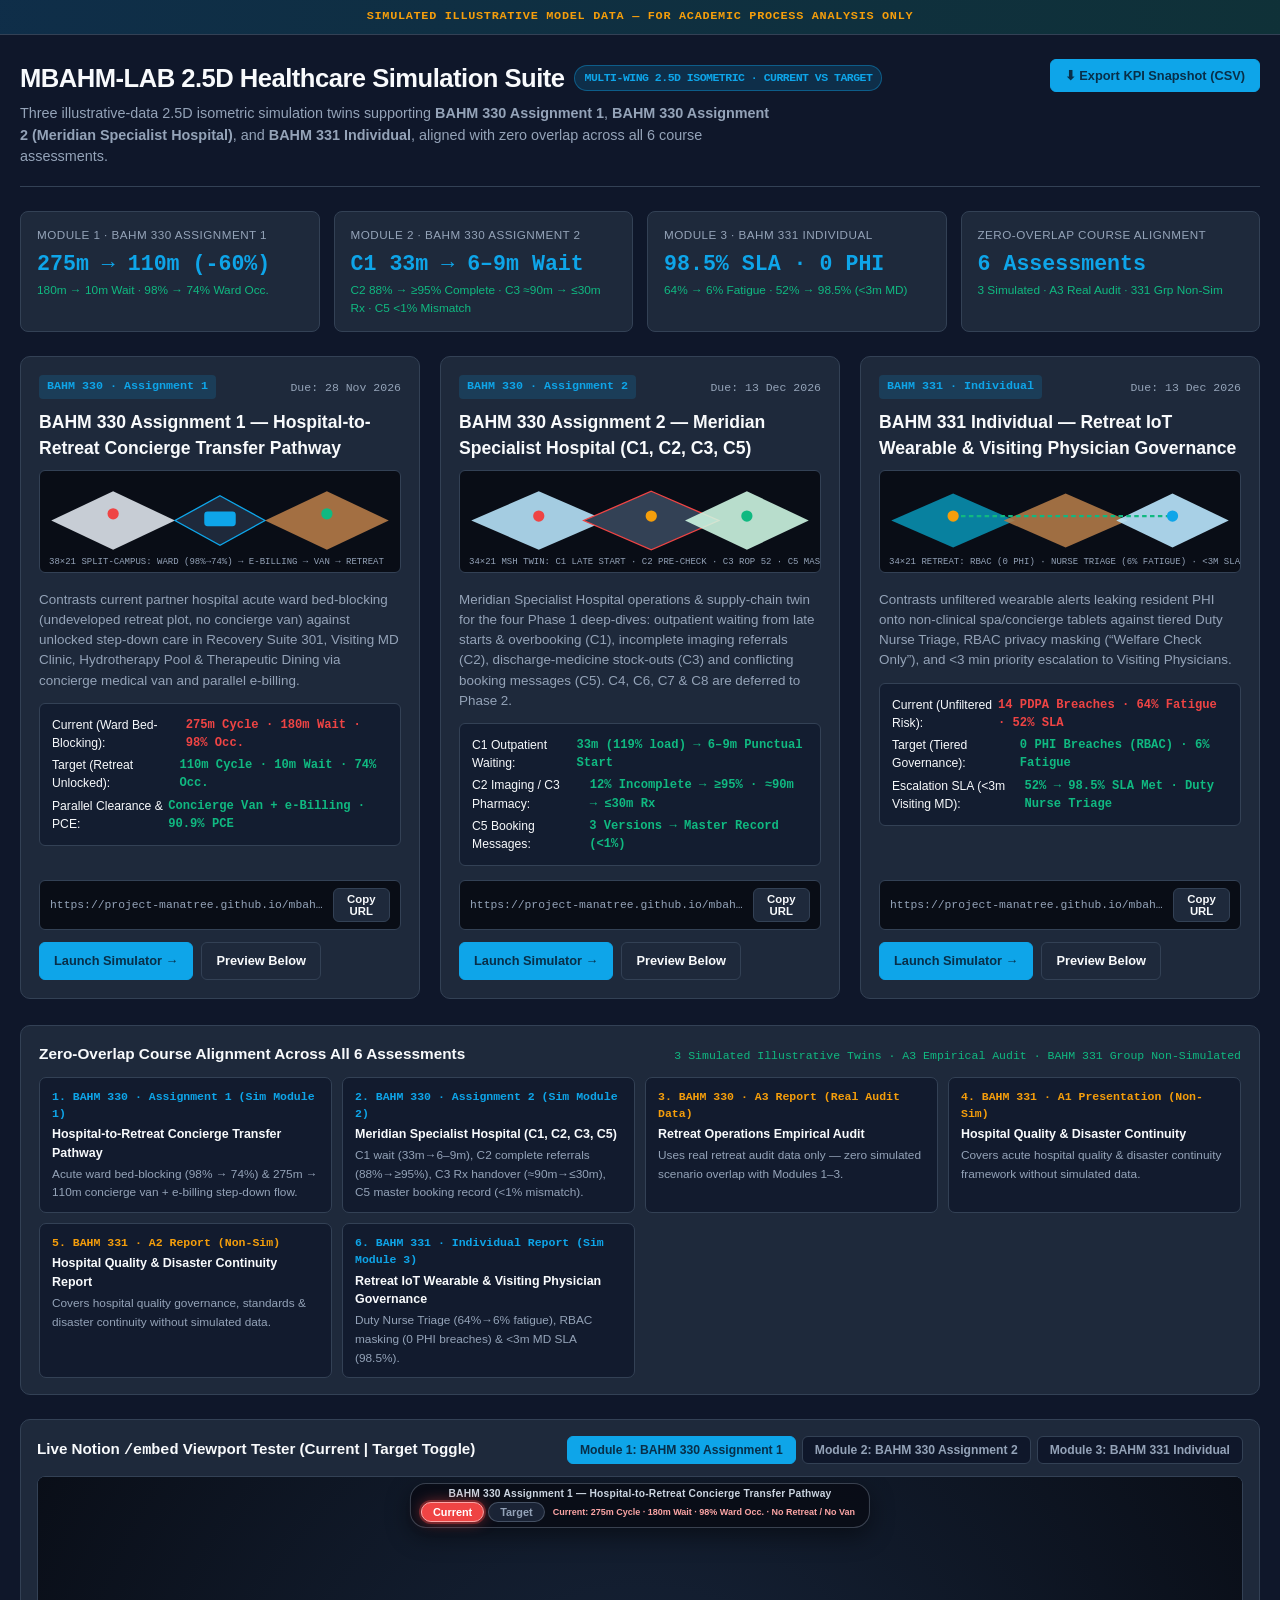
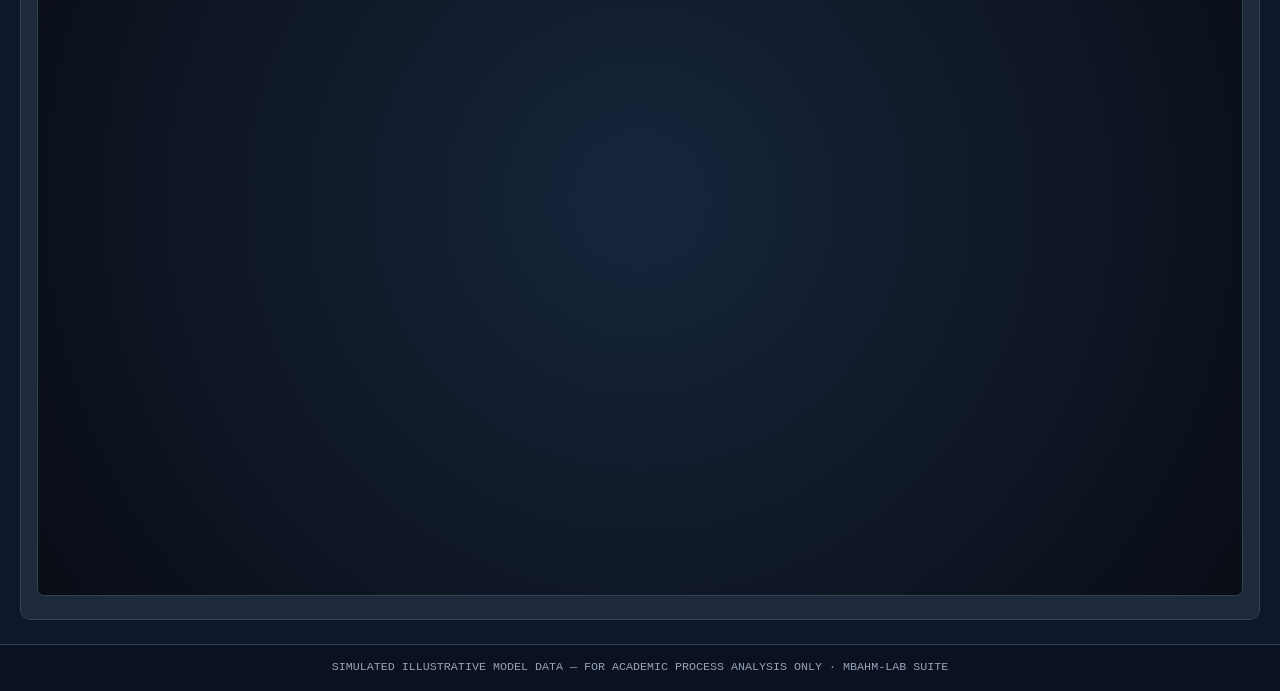
==== commit 93f08e26: "bahm330-a2: align simulation metrics, late ward-round starts, and flow controls with v2.1 report" ====
--- a/index.html
+++ b/index.html
@@ -409,8 +409,8 @@
       </div>
       <div class="kpi-card">
         <div class="kpi-label">Module 2 · BAHM 330 Assignment 2</div>
-        <div class="kpi-val">C1 12m · C2 99% CT</div>
-        <div class="kpi-sub">C3 92m → 18m e-Kanban · C5 99.9% SSOT</div>
+        <div class="kpi-val">C1 33m → 6–9m Wait</div>
+        <div class="kpi-sub">C2 88% → ≥95% Complete · C3 ≈90m → ≤30m Rx · C5 &lt;1% Mismatch</div>
       </div>
       <div class="kpi-card">
         <div class="kpi-label">Module 3 · BAHM 331 Individual</div>
@@ -478,15 +478,15 @@
             <circle cx="70" cy="40" r="5" fill="#ef4444"/>
             <circle cx="170" cy="40" r="5" fill="#f59e0b"/>
             <circle cx="255" cy="40" r="5" fill="#10b981"/>
-            <text x="8" y="83" fill="#94a3b8" font-size="8.0" font-family="monospace">34×21 MSH TWIN: C1 QUEUE · C2 CPOE CT · C3 E-KANBAN RX · C5 HIS</text>
+            <text x="8" y="83" fill="#94a3b8" font-size="8.0" font-family="monospace">34×21 MSH TWIN: C1 LATE START · C2 PRE-CHECK · C3 ROP 52 · C5 MASTER REC</text>
           </svg>
           <p>
-            Meridian Specialist Hospital 4-zone operations &amp; lean supply-chain simulation resolving Outpatient Queue (C1), Radiology Referral Rework (C2), Inpatient Discharge Pharmacy Stockouts (C3), and Reception HIS Scheduling Sync (C5).
+            Meridian Specialist Hospital operations &amp; supply-chain twin for the four Phase 1 deep-dives: outpatient waiting from late starts &amp; overbooking (C1), incomplete imaging referrals (C2), discharge-medicine stock-outs (C3) and conflicting booking messages (C5). C4, C6, C7 &amp; C8 are deferred to Phase 2.
           </p>
           <div class="metrics-preview">
-            <div><span>C1 Outpatient Queue:</span><span class="val">68m No-ETA → 12m Wave-Scheduled ETA</span></div>
-            <div><span>C2 Radiology / C3 Pharmacy:</span><span class="val">40% Rework → 99% CT · 92m → 18m e-Kanban</span></div>
-            <div><span>C5 Reception HIS Sync:</span><span class="val">SMS≠Phone Conflict → 99.9% SSOT Sync</span></div>
+            <div><span>C1 Outpatient Waiting:</span><span class="val">33m (119% load) → 6–9m Punctual Start</span></div>
+            <div><span>C2 Imaging / C3 Pharmacy:</span><span class="val">12% Incomplete → ≥95% · ≈90m → ≤30m Rx</span></div>
+            <div><span>C5 Booking Messages:</span><span class="val">3 Versions → Master Record (&lt;1%)</span></div>
           </div>
         </div>
         <div>
@@ -554,7 +554,7 @@
         <div class="align-item">
           <div class="align-code">2. BAHM 330 · Assignment 2 (Sim Module 2)</div>
           <strong>Meridian Specialist Hospital (C1, C2, C3, C5)</strong>
-          <span>C1 Queue (68m→12m), C2 CPOE CT (40% rework→99%), C3 e-Kanban Rx (92m→18m), C5 SSOT Sync.</span>
+          <span>C1 wait (33m→6–9m), C2 complete referrals (88%→≥95%), C3 Rx handover (≈90m→≤30m), C5 master booking record (&lt;1% mismatch).</span>
         </div>
         <div class="align-item non-sim">
           <div class="align-code">3. BAHM 330 · A3 Report (Real Audit Data)</div>
@@ -622,10 +622,10 @@
         ['BAHM330-A1', 'BAHM 330 Assignment 1 — Hospital-to-Retreat Concierge Transfer Pathway', 'Total Cycle Time', '275', '110 (-60%)', 'mins', 'SIMULATED ILLUSTRATIVE MODEL DATA'],
         ['BAHM330-A1', 'BAHM 330 Assignment 1 — Hospital-to-Retreat Concierge Transfer Pathway', 'Waiting Time Delay', '180', '10', 'mins', 'SIMULATED ILLUSTRATIVE MODEL DATA'],
         ['BAHM330-A1', 'BAHM 330 Assignment 1 — Hospital-to-Retreat Concierge Transfer Pathway', 'Acute Ward Occupancy', '98', '74', '%', 'SIMULATED ILLUSTRATIVE MODEL DATA'],
-        ['BAHM330-A2', 'BAHM 330 Assignment 2 — Meridian Specialist Hospital (C1, C2, C3, C5)', 'C1 Outpatient Clinic Queue', '68 (No ETA)', '12 (Wave-Scheduled ETA)', 'mins', 'SIMULATED ILLUSTRATIVE MODEL DATA'],
-        ['BAHM330-A2', 'BAHM 330 Assignment 2 — Meridian Specialist Hospital (C1, C2, C3, C5)', 'C2 Diagnostic Imaging First-Pass CT', '60% (40% Walk-Back Rework)', '99% (CPOE Hard-Stop CT)', '%', 'SIMULATED ILLUSTRATIVE MODEL DATA'],
-        ['BAHM330-A2', 'BAHM 330 Assignment 2 — Meridian Specialist Hospital (C1, C2, C3, C5)', 'C3 Inpatient Discharge Pharmacy', '92 (Stockout Delay)', '18 (e-Kanban Auto-Reorder)', 'mins', 'SIMULATED ILLUSTRATIVE MODEL DATA'],
-        ['BAHM330-A2', 'BAHM 330 Assignment 2 — Meridian Specialist Hospital (C1, C2, C3, C5)', 'C5 Reception Appointment Sync', 'SMS != Phone Conflict', '99.9% SSOT HIS Sync', 'sync', 'SIMULATED ILLUSTRATIVE MODEL DATA'],
+        ['BAHM330-A2', 'BAHM 330 Assignment 2 — Meridian Specialist Hospital (C1, C2, C3, C5)', 'C1 Mean Outpatient Wait (A6, Table C1)', '33 (119% utilisation, 25m late start)', '6-9 (punctual start, 16-17 booked)', 'mins', 'SIMULATED ILLUSTRATIVE MODEL DATA'],
+        ['BAHM330-A2', 'BAHM 330 Assignment 2 — Meridian Specialist Hospital (C1, C2, C3, C5)', 'C2 Imaging Requests Complete at Booking (K5)', '88 (12% incomplete, A8)', '>=95 (72h pre-check)', '%', 'SIMULATED ILLUSTRATIVE MODEL DATA'],
+        ['BAHM330-A2', 'BAHM 330 Assignment 2 — Meridian Specialist Hospital (C1, C2, C3, C5)', 'C3 Prescription to Handover (K7)', '~90 (Item X stock-out, ROP 30)', '<=30 (safety stock 22, ROP 52)', 'mins', 'SIMULATED ILLUSTRATIVE MODEL DATA'],
+        ['BAHM330-A2', 'BAHM 330 Assignment 2 — Meridian Specialist Hospital (C1, C2, C3, C5)', 'C5 Bookings Where SMS, Call and List Mismatch (K10)', '3 unlinked booking versions', '<1 (master appointment record)', '%', 'SIMULATED ILLUSTRATIVE MODEL DATA'],
         ['BAHM331-IND', 'BAHM 331 Individual — Retreat IoT Wearable & Visiting Physician Governance', 'PDPA PHI Privacy Breaches', '14 (Spa/Concierge Tablets)', '0 (RBAC Welfare Check Only)', 'incidents', 'SIMULATED ILLUSTRATIVE MODEL DATA'],
         ['BAHM331-IND', 'BAHM 331 Individual — Retreat IoT Wearable & Visiting Physician Governance', 'Visiting Physician Alert Fatigue', '64', '6 (Duty Nurse Triage)', '%', 'SIMULATED ILLUSTRATIVE MODEL DATA'],
         ['BAHM331-IND', 'BAHM 331 Individual — Retreat IoT Wearable & Visiting Physician Governance', 'Acute Escalation SLA Met (<3 min)', '52', '98.5', '%', 'SIMULATED ILLUSTRATIVE MODEL DATA']
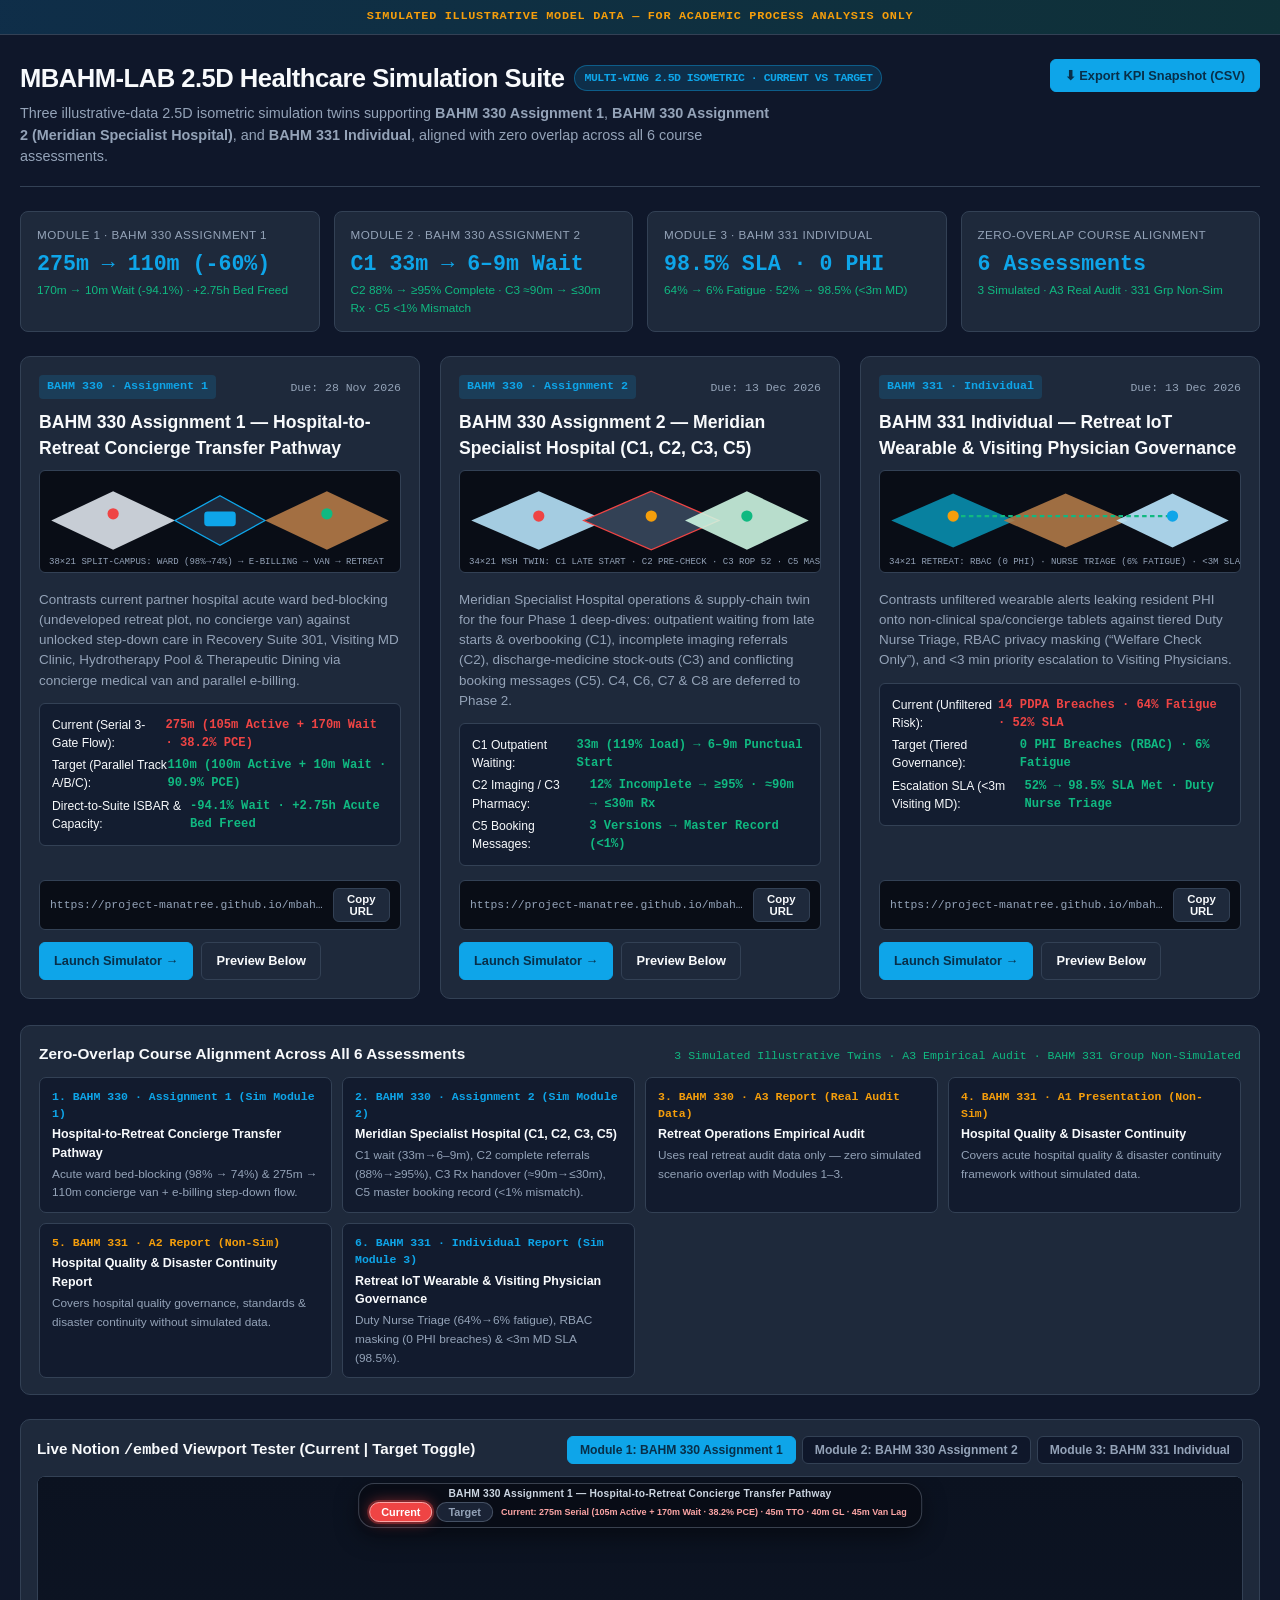
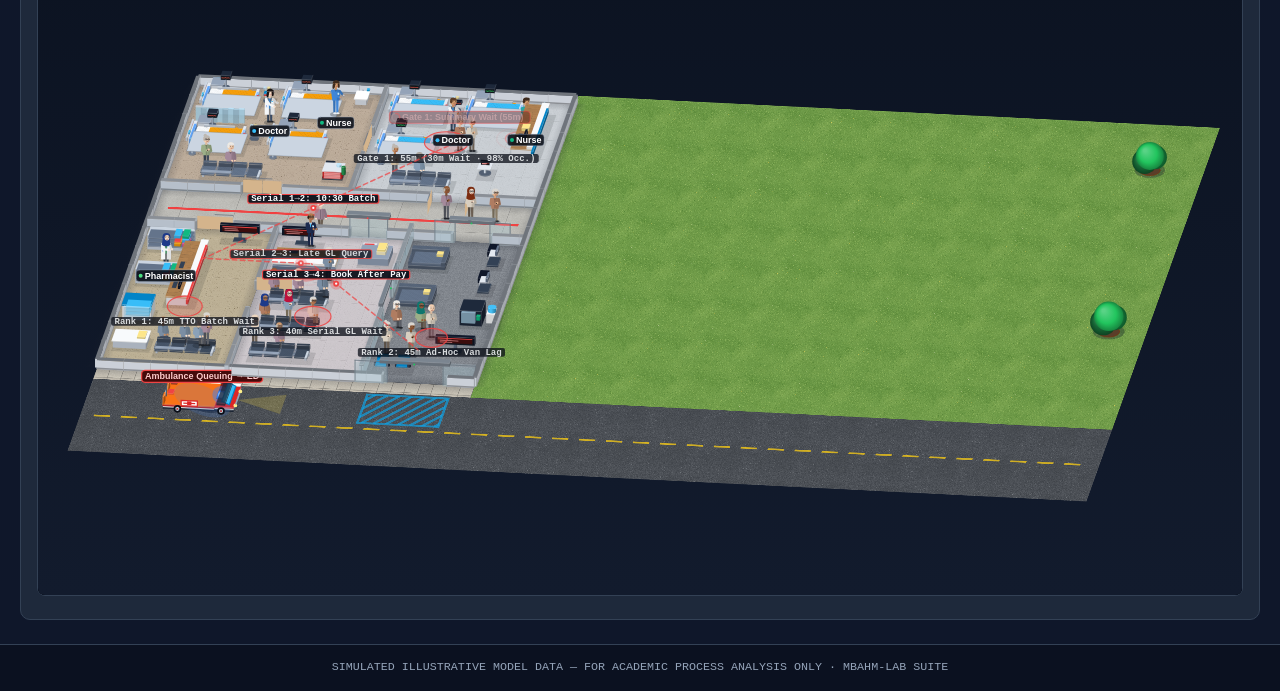
==== commit f0fff936: "bahm330-a1: align with 16-slide presentation (170m->10m wait, Track A/B/C, ISBAR & Hyperbaric pod)" ====
--- a/index.html
+++ b/index.html
@@ -405,7 +405,7 @@
       <div class="kpi-card">
         <div class="kpi-label">Module 1 · BAHM 330 Assignment 1</div>
         <div class="kpi-val">275m → 110m (-60%)</div>
-        <div class="kpi-sub">180m → 10m Wait · 98% → 74% Ward Occ.</div>
+        <div class="kpi-sub">170m → 10m Wait (-94.1%) · +2.75h Bed Freed</div>
       </div>
       <div class="kpi-card">
         <div class="kpi-label">Module 2 · BAHM 330 Assignment 2</div>
@@ -446,9 +446,9 @@
             Contrasts current partner hospital acute ward bed-blocking (undeveloped retreat plot, no concierge van) against unlocked step-down care in Recovery Suite 301, Visiting MD Clinic, Hydrotherapy Pool &amp; Therapeutic Dining via concierge medical van and parallel e-billing.
           </p>
           <div class="metrics-preview">
-            <div><span>Current (Ward Bed-Blocking):</span><span class="val" style="color:var(--bottleneck)">275m Cycle · 180m Wait · 98% Occ.</span></div>
-            <div><span>Target (Retreat Unlocked):</span><span class="val">110m Cycle · 10m Wait · 74% Occ.</span></div>
-            <div><span>Parallel Clearance &amp; PCE:</span><span class="val">Concierge Van + e-Billing · 90.9% PCE</span></div>
+            <div><span>Current (Serial 3-Gate Flow):</span><span class="val" style="color:var(--bottleneck)">275m (105m Active + 170m Wait · 38.2% PCE)</span></div>
+            <div><span>Target (Parallel Track A/B/C):</span><span class="val">110m (100m Active + 10m Wait · 90.9% PCE)</span></div>
+            <div><span>Direct-to-Suite ISBAR &amp; Capacity:</span><span class="val">-94.1% Wait · +2.75h Acute Bed Freed</span></div>
           </div>
         </div>
         <div>
@@ -619,9 +619,9 @@
     function exportSuiteSummaryCSV() {
       const rows = [
         ['Module_Code', 'Simulator_Title', 'Metric_Name', 'Current_Baseline', 'Target_State', 'Unit', 'Data_Notice'],
-        ['BAHM330-A1', 'BAHM 330 Assignment 1 — Hospital-to-Retreat Concierge Transfer Pathway', 'Total Cycle Time', '275', '110 (-60%)', 'mins', 'SIMULATED ILLUSTRATIVE MODEL DATA'],
-        ['BAHM330-A1', 'BAHM 330 Assignment 1 — Hospital-to-Retreat Concierge Transfer Pathway', 'Waiting Time Delay', '180', '10', 'mins', 'SIMULATED ILLUSTRATIVE MODEL DATA'],
-        ['BAHM330-A1', 'BAHM 330 Assignment 1 — Hospital-to-Retreat Concierge Transfer Pathway', 'Acute Ward Occupancy', '98', '74', '%', 'SIMULATED ILLUSTRATIVE MODEL DATA'],
+        ['BAHM330-A1', 'BAHM 330 Assignment 1 — Hospital-to-Retreat Concierge Transfer Pathway', 'Total Cycle Time', '275 (105m Active + 170m Wait, 38.2% PCE)', '110 (100m Active + 10m Wait, 90.9% PCE, -60%)', 'mins', 'SIMULATED ILLUSTRATIVE MODEL DATA'],
+        ['BAHM330-A1', 'BAHM 330 Assignment 1 — Hospital-to-Retreat Concierge Transfer Pathway', 'Waiting Time Waste', '170 (45m TTO + 40m GL + 45m Van + 40m Handover)', '10 (-94.1% via T-24h GL & Parallel Track A/B/C)', 'mins', 'SIMULATED ILLUSTRATIVE MODEL DATA'],
+        ['BAHM330-A1', 'BAHM 330 Assignment 1 — Hospital-to-Retreat Concierge Transfer Pathway', 'Acute Bed-Hours Freed per Case', '0 (Serial Bed-Blocking)', '2.75 (Target >=2.5h, <3% 72h Readmission, 0% TTO Error)', 'hours', 'SIMULATED ILLUSTRATIVE MODEL DATA'],
         ['BAHM330-A2', 'BAHM 330 Assignment 2 — Meridian Specialist Hospital (C1, C2, C3, C5)', 'C1 Mean Outpatient Wait (A6, Table C1)', '33 (119% utilisation, 25m late start)', '6-9 (punctual start, 16-17 booked)', 'mins', 'SIMULATED ILLUSTRATIVE MODEL DATA'],
         ['BAHM330-A2', 'BAHM 330 Assignment 2 — Meridian Specialist Hospital (C1, C2, C3, C5)', 'C2 Imaging Requests Complete at Booking (K5)', '88 (12% incomplete, A8)', '>=95 (72h pre-check)', '%', 'SIMULATED ILLUSTRATIVE MODEL DATA'],
         ['BAHM330-A2', 'BAHM 330 Assignment 2 — Meridian Specialist Hospital (C1, C2, C3, C5)', 'C3 Prescription to Handover (K7)', '~90 (Item X stock-out, ROP 30)', '<=30 (safety stock 22, ROP 52)', 'mins', 'SIMULATED ILLUSTRATIVE MODEL DATA'],
